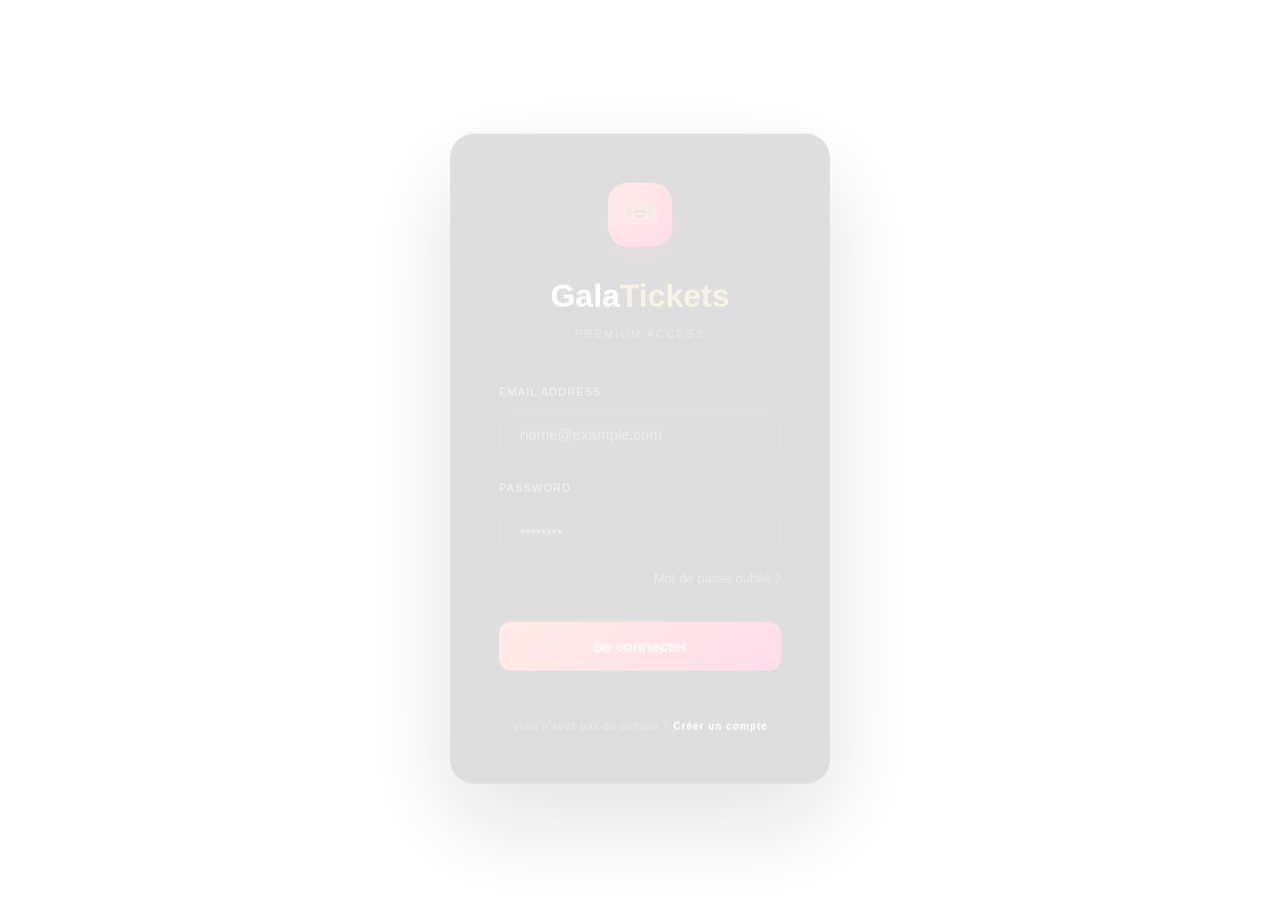
==== admin.html @ e265114e "fix: responsivite mobile, feedback quota, modal edition profil + edge function changement mdp" ====
<!DOCTYPE html>
<html lang="fr">

<head>
  <meta charset="UTF-8">
  <meta name="viewport" content="width=device-width, initial-scale=1.0">
  <title>GalaTickets — Admin</title>
  <link rel="preconnect" href="https://fonts.googleapis.com">
  <link rel="preconnect" href="https://fonts.gstatic.com" crossorigin>
  <link
    href="https://fonts.googleapis.com/css2?family=Cormorant+Garamond:wght@400;600;700&family=DM+Sans:wght@300;400;500;700&display=swap"
    rel="stylesheet">
  <script src="lib/supabase.js"></script>
  <script src="lib/jspdf.js"></script>
  <script src="lib/xlsx.js"></script>
  <link rel="stylesheet" href="css/style.css">
  <style>
    /* Theme Gold Extras */
    :root {
      --accent: var(--gold);
    }

    .sidebar {
      border-right: 1px solid rgba(201, 168, 76, 0.12);
    }

    .logo-title span {
      color: var(--gold);
    }

    .user-av {
      background: linear-gradient(135deg, var(--gold), var(--gold-light));
    }

    .user-rl {
      color: var(--gold);
    }

    .nav-item.active {
      background: var(--gold-pale);
      color: var(--gold-light);
      border: 1px solid rgba(201, 168, 76, 0.2);
    }

    .stat-value.gold {
      color: var(--gold-light);
    }

    .stat-value.green {
      color: var(--green);
    }

    .stat-value.red {
      color: var(--orange);
    }

    .type-bar-fill {
      background: var(--gold);
    }

    /* Modal specific */
    .modal {
      border: 1px solid rgba(201, 168, 76, 0.2);
    }
  </style>
</head>

<body>

  <aside class="sidebar"
    style="background: var(--bg-pure); border-right: 1px solid var(--border-gray); width: 280px; z-index: 200;">
    <div class="sidebar-logo" style="padding: 32px 24px; border-bottom: none;">
      <div class="logo-title" style="font-size: 24px; font-weight: 900; letter-spacing: -0.04em;">Gala<span
          style="color: var(--text-muted); opacity: 0.8;">Tickets</span></div>
      <div class="logo-sub" style="font-size: 10px; opacity: 0.4; letter-spacing: 0.12em; font-weight: 700;">ADMIN CONSOLE</div>
      <button onclick="toggleSidebar()"
        style="position: absolute; right: 16px; top: 36px; background: none; border: none; font-size: 18px; color: var(--text-muted); cursor: pointer; opacity: 0.5;">
        «
      </button>
    </div>

    <div class="sidebar-user-card">
      <div class="user-av" id="userInitials"
        style="width: 40px; height: 40px; border-radius: 10px; background: #FF006B; color: white; display: flex; align-items: center; justify-content: center; font-size: 14px; font-weight: 800; text-transform: uppercase;">
        JE</div>
      <div class="user-info">
        <div class="user-name" id="userName" style="font-size: 13px; font-weight: 700; color: white;">Joshua EDOH</div>
        <div class="user-badge">SUPER ADMIN</div>
      </div>
    </div>
    <div class="nav-section-title">Principal</div>
    <nav class="nav" style="padding: 0 16px 24px;">
      <button class="nav-item active" onclick="showView('dashboard', this)" style="margin-bottom: 4px;">
        <span class="nav-icon" style="opacity: 0.7;">🏠</span> Dashboard
      </button>
      <button class="nav-item" onclick="showView('tickets', this)" style="margin-bottom: 4px;">
        <span class="nav-icon" style="opacity: 0.7;">🎫</span> Tickets
      </button>
      <button class="nav-item" onclick="showView('placement', this)" style="margin-bottom: 4px;">
        <span class="nav-icon" style="opacity: 0.7;">📍</span> Placement
      </button>
    </nav>

    <div class="nav-section-title">Gestion</div>
    <nav class="nav" style="padding: 0 16px 24px;">
      <button class="nav-item" onclick="showView('vendeurs', this)" style="margin-bottom: 4px;">
        <span class="nav-icon" style="opacity: 0.7;">👥</span> Utilisateurs
      </button>
      <button class="nav-item" onclick="showView('retraits', this)" style="margin-bottom: 4px;">
        <span class="nav-icon" style="opacity: 0.7;">💰</span> Retraits
      </button>
      <button class="nav-item" onclick="showView('quotas', this)" style="margin-bottom: 4px;">
        <span class="nav-icon" style="opacity: 0.7;">⚙️</span> Quotas
      </button>
    </nav>
   </button>
    </nav>

    <div class="sidebar-bottom" style="padding: 24px 16px;">
      <button class="btn-logout" onclick="logout()"
        style="background: var(--bg-card-light); border: 1px solid var(--border-gray); color: var(--text-muted); border-radius: 16px; width: 100%; height: 44px; display: flex; align-items: center; justify-content: center; gap: 10px; cursor: pointer;">
        <span>🚪</span> Déconnexion
      </button>
    </div>
  </aside>

  <button class="sidebar-toggle" onclick="toggleSidebar()">
    <span>☰</span>
  </button>

  <main class="main-content">

    <!-- DASHBOARD -->
    <div class="view active" id="view-dashboard">
      <div class="page-header" style="margin-bottom: 40px;">
        <h1 class="page-title">Administration</h1>
        <p class="page-sub" id="date-label">...</p>
      </div>

      <div class="stats-grid" style="margin-bottom: 40px;">
        <div class="stat-card">
          <div class="stat-label">Tickets Vendus</div>
          <div class="stat-value" id="s-total" style="font-size: 28px;">—</div>
          <div class="stat-sub">Volume total</div>
        </div>
        <div class="stat-card">
          <div class="stat-label">Recettes Brut</div>
          <div class="stat-value" id="s-recette" style="color: var(--accent-green); font-size: 28px;">—</div>
          <div class="stat-sub">Encaissements</div>
        </div>
        <div class="stat-card">
          <div class="stat-label">Tickets Soldés</div>
          <div class="stat-value" id="s-soldes" style="color: var(--accent-blue); font-size: 28px;">—</div>
          <div class="stat-sub">Paiements complets</div>
        </div>
        <div class="stat-card">
          <div class="stat-label">Créances</div>
          <div class="stat-value" id="s-reste" style="color: var(--accent-glow); font-size: 28px;">—</div>
          <div class="stat-sub">Reste à percevoir</div>
        </div>
      </div>

      <div style="margin-bottom: 24px;">
        <h2 style="font-size: 20px; font-weight: 700;">Ventes par catégorie</h2>
      </div>
      <div class="types-grid" id="types-grid" style="margin-bottom: 40px;"></div>

      <div style="margin-bottom: 24px;">
        <h2 style="font-size: 20px; font-weight: 700;">Performance Vendeurs</h2>
      </div>
      <div class="table-wrap"
        style="background: var(--bg-card); border-radius: 24px; border: 1px solid var(--border-gray); overflow: hidden;">
        <table style="width: 100%; border-collapse: collapse;">
          <thead>
            <tr style="background: var(--bg-card-light);">
              <th
                style="padding: 16px; text-align: left; font-size: 11px; color: var(--text-muted); text-transform: uppercase;">
                #</th>
              <th
                style="padding: 16px; text-align: left; font-size: 11px; color: var(--text-muted); text-transform: uppercase;">
                Vendeur</th>
              <th
                style="padding: 16px; text-align: left; font-size: 11px; color: var(--text-muted); text-transform: uppercase;">
                Vendus</th>
              <th
                style="padding: 16px; text-align: left; font-size: 11px; color: var(--text-muted); text-transform: uppercase;">
                Acheteurs</th>
              <th
                style="padding: 16px; text-align: left; font-size: 11px; color: var(--text-muted); text-transform: uppercase;">
                Versé</th>
              <th
                style="padding: 16px; text-align: left; font-size: 11px; color: var(--text-muted); text-transform: uppercase;">
                Action</th>
            </tr>
          </thead>
          <tbody id="tbody-classement"></tbody>
        </table>
      </div>
    </div>

    <!-- TICKETS -->
    <div class="view" id="view-tickets">
      <div class="page-header" style="margin-bottom: 32px;">
        <h1 class="page-title">Tous les tickets</h1>
        <p class="page-sub">Contrôle global des ventes et des paiements.</p>
      </div>

      <div class="table-wrap"
        style="background: var(--bg-card); border-radius: 24px; border: 1px solid var(--border-gray); overflow: hidden;">
        <div class="table-head"
          style="padding: 24px; display: flex; justify-content: space-between; align-items: center; border-bottom: 1px solid var(--border-gray);">
          <div style="font-weight: 700;">Base de données tickets</div>
          <div class="table-actions" style="display: flex; gap: 10px;">
            <select class="search-box" id="filter-type" onchange="filtrerTickets()"
              style="background: var(--bg-card-light); border: 1px solid var(--border-gray); color: white; padding: 8px 12px; border-radius: 12px; font-size: 12px;">
              <option value="">Tous types</option>
              <option value="gold_int">Gold Int.</option>
              <option value="plat_int">Platinum Int.</option>
              <option value="diam_int">Diamond Int.</option>
              <option value="gold_ext">Gold Ext.</option>
              <option value="diam_ext">Diamond Ext.</option>
              <option value="royal">Royal</option>
            </select>
            <select class="search-box" id="filter-statut" onchange="filtrerTickets()"
              style="background: var(--bg-card-light); border: 1px solid var(--border-gray); color: white; padding: 8px 12px; border-radius: 12px; font-size: 12px;">
              <option value="">Tous statuts</option>
              <option value="paye">Soldés (Payé)</option>
              <option value="partiel">Partiels</option>
              <option value="impaye">Impayés</option>
            </select>
            <input class="search-box" id="filter-search" placeholder="🔍 Nom, N°..." oninput="filtrerTickets()"
              style="background: var(--bg-card-light); border: 1px solid var(--border-gray); color: white; padding: 8px 16px; border-radius: 12px; font-size: 13px; width: 200px;">
          </div>
        </div>
        <table style="width: 100%; border-collapse: collapse;">
          <thead>
            <tr style="background: var(--bg-card-light);">
              <th onclick="trierTickets('numero')"
                style="cursor: pointer; padding: 16px; text-align: left; font-size: 11px; color: var(--text-muted); text-transform: uppercase;">
                N° ⇅</th>
              <th onclick="trierTickets('acheteur_nom')"
                style="cursor: pointer; padding: 16px; text-align: left; font-size: 11px; color: var(--text-muted); text-transform: uppercase;">
                Acheteur ⇅</th>
              <th onclick="trierTickets('type')"
                style="cursor: pointer; padding: 16px; text-align: left; font-size: 11px; color: var(--text-muted); text-transform: uppercase;">
                Type ⇅</th>
              <th onclick="trierTickets('montant_paye')"
                style="cursor: pointer; padding: 16px; text-align: left; font-size: 11px; color: var(--text-muted); text-transform: uppercase;">
                Paiement ⇅</th>
              <th onclick="trierTickets('statut')"
                style="cursor: pointer; padding: 16px; text-align: left; font-size: 11px; color: var(--text-muted); text-transform: uppercase;">
                Statut ⇅</th>
              <th onclick="trierTickets('vendeur')"
                style="cursor: pointer; padding: 16px; text-align: left; font-size: 11px; color: var(--text-muted); text-transform: uppercase;">
                Vendeur ⇅</th>
              <th onclick="trierTickets('created_at')"
                style="cursor: pointer; padding: 16px; text-align: left; font-size: 11px; color: var(--text-muted); text-transform: uppercase;">
                Date ⇅</th>
              <th
                style="padding: 16px; text-align: left; font-size: 11px; color: var(--text-muted); text-transform: uppercase;">
              </th>
            </tr>
          </thead>
          <tbody id="tbody-tickets"></tbody>
        </table>
      </div>
    </div>

    <!-- PLACEMENT -->
    <div class="view" id="view-placement">
      <div class="page-header"
        style="margin-bottom: 32px; display: flex; justify-content: space-between; align-items: center;">
        <div>
          <h1 class="page-title">Plan de placement</h1>
          <p class="page-sub">Ordre chronologique des ventes validées.</p>
        </div>
        <div style="display: flex; gap: 8px;">
          <button class="btn btn-secondary" onclick="exportPlacementExcel()">📊 Excel</button>
          <button class="btn btn-primary" onclick="exportPlacementPDF()">📄 PDF</button>
        </div>
      </div>
      <div class="table-wrap"
        style="background: var(--bg-card); border-radius: 24px; border: 1px solid var(--border-gray); overflow: hidden;">
        <table style="width: 100%; border-collapse: collapse;">
          <thead>
            <tr style="background: var(--bg-card-light);">
              <th onclick="trierPlacement('created_at')"
                style="cursor: pointer; padding: 16px; text-align: left; font-size: 11px; color: var(--text-muted); text-transform: uppercase;">
                Place ⇅</th>
              <th onclick="trierPlacement('numero')"
                style="cursor: pointer; padding: 16px; text-align: left; font-size: 11px; color: var(--text-muted); text-transform: uppercase;">
                N° ⇅</th>
              <th onclick="trierPlacement('acheteur_nom')"
                style="cursor: pointer; padding: 16px; text-align: left; font-size: 11px; color: var(--text-muted); text-transform: uppercase;">
                Acheteur ⇅</th>
              <th onclick="trierPlacement('type')"
                style="cursor: pointer; padding: 16px; text-align: left; font-size: 11px; color: var(--text-muted); text-transform: uppercase;">
                Catégorie ⇅</th>
              <th onclick="trierPlacement('statut')"
                style="cursor: pointer; padding: 16px; text-align: left; font-size: 11px; color: var(--text-muted); text-transform: uppercase;">
                Statut ⇅</th>
              <th onclick="trierPlacement('vendeur')"
                style="cursor: pointer; padding: 16px; text-align: left; font-size: 11px; color: var(--text-muted); text-transform: uppercase;">
                Vendeur ⇅</th>
            </tr>
          </thead>
          <tbody id="tbody-placement"></tbody>
        </table>
      </div>
    </div>

    <!-- RETRAITS -->
    <div class="view" id="view-retraits">
      <div class="page-header" style="margin-bottom: 32px;">
        <h1 class="page-title">Retraits de tickets</h1>
        <p class="page-sub">Distribution physique des carnets aux vendeurs.</p>
      </div>

      <div class="form-card"
        style="background: var(--bg-card); border-radius: 24px; border: 1px solid var(--border-gray); padding: 32px; margin-bottom: 40px;">
        <h2 style="font-size: 20px; font-weight: 700; margin-bottom: 24px;">Nouveau retrait vendeur</h2>
        <div class="form-grid" style="display: grid; grid-template-columns: repeat(3, 1fr); gap: 20px;">
          <div class="field-item" style="grid-column: span 3;">
            <label class="field-label"
              style="display: block; font-size: 11px; font-weight: 700; color: var(--text-muted); text-transform: uppercase; margin-bottom: 8px;">Vendeur
              bénéficiaire *</label>
            <select class="field-select" id="r-vendeur"
              style="width: 100%; background: var(--bg-card-light); border: 1px solid var(--border-gray); color: white; padding: 16px; border-radius: 16px;">
              <option value="">-- Sélectionner --</option>
            </select>
          </div>
          <div class="field-item">
            <label class="field-label"
              style="display: block; font-size: 11px; font-weight: 700; color: var(--text-muted); text-transform: uppercase; margin-bottom: 8px;">Gold
              (10K)</label>
            <input class="field-input" id="r-gold" type="number" min="0" value="0"
              style="width: 100%; background: var(--bg-card-light); border: 1px solid var(--border-gray); color: white; padding: 14px; border-radius: 12px;">
          </div>
          <div class="field-item">
            <label class="field-label"
              style="display: block; font-size: 11px; font-weight: 700; color: var(--text-muted); text-transform: uppercase; margin-bottom: 8px;">Platinum
              (12K)</label>
            <input class="field-input" id="r-plat" type="number" min="0" value="0"
              style="width: 100%; background: var(--bg-card-light); border: 1px solid var(--border-gray); color: white; padding: 14px; border-radius: 12px;">
          </div>
          <div class="field-item">
            <label class="field-label"
              style="display: block; font-size: 11px; font-weight: 700; color: var(--text-muted); text-transform: uppercase; margin-bottom: 8px;">Diamond
              (15K)</label>
            <input class="field-input" id="r-diam" type="number" min="0" value="0"
              style="width: 100%; background: var(--bg-card-light); border: 1px solid var(--border-gray); color: white; padding: 14px; border-radius: 12px;">
          </div>
          <div class="field-item">
            <label class="field-label"
              style="display: block; font-size: 11px; font-weight: 700; color: var(--text-muted); text-transform: uppercase; margin-bottom: 8px;">Royal
              (25K)</label>
            <input class="field-input" id="r-royal" type="number" min="0" value="0"
              style="width: 100%; background: var(--bg-card-light); border: 1px solid var(--border-gray); color: white; padding: 14px; border-radius: 12px;">
          </div>
          <div class="field-item">
            <label class="field-label"
              style="display: block; font-size: 11px; font-weight: 700; color: var(--text-muted); text-transform: uppercase; margin-bottom: 8px;">Standard
              (15K)</label>
            <input class="field-input" id="r-std" type="number" min="0" value="0"
              style="width: 100%; background: var(--bg-card-light); border: 1px solid var(--border-gray); color: white; padding: 14px; border-radius: 12px;">
          </div>
          <div class="field-item">
            <label class="field-label"
              style="display: block; font-size: 11px; font-weight: 700; color: var(--text-muted); text-transform: uppercase; margin-bottom: 8px;">VIP
              (20K)</label>
            <input class="field-input" id="r-vip" type="number" min="0" value="0"
              style="width: 100%; background: var(--bg-card-light); border: 1px solid var(--border-gray); color: white; padding: 14px; border-radius: 12px;">
          </div>
          <div class="field-item" style="grid-column: span 3;">
            <label class="field-label"
              style="display: block; font-size: 11px; font-weight: 700; color: var(--text-muted); text-transform: uppercase; margin-bottom: 8px;">Note
              / Observation</label>
            <input class="field-input" id="r-note" placeholder="Optionnel..."
              style="width: 100%; background: var(--bg-card-light); border: 1px solid var(--border-gray); color: white; padding: 14px; border-radius: 16px;">
          </div>
        </div>
        <div class="form-actions" style="margin-top: 32px;">
          <button class="btn btn-primary" onclick="enregistrerRetrait()" style="width: 100%;">📦 Enregistrer le
            retrait</button>
        </div>
      </div>

      <div class="table-wrap"
        style="background: var(--bg-card); border-radius: 24px; border: 1px solid var(--border-gray); overflow: hidden;">
        <div class="table-head" style="padding: 24px; border-bottom: 1px solid var(--border-gray);">
          <div style="font-weight: 700;">Historique des retraits</div>
        </div>
        <table style="width: 100%; border-collapse: collapse;">
          <thead>
            <tr style="background: var(--bg-card-light);">
              <th
                style="padding: 16px; text-align: left; font-size: 11px; color: var(--text-muted); text-transform: uppercase;">
                Date</th>
              <th
                style="padding: 16px; text-align: left; font-size: 11px; color: var(--text-muted); text-transform: uppercase;">
                Vendeur</th>
              <th
                style="padding: 16px; text-align: left; font-size: 11px; color: var(--text-muted); text-transform: uppercase;">
                G</th>
              <th
                style="padding: 16px; text-align: left; font-size: 11px; color: var(--text-muted); text-transform: uppercase;">
                P</th>
              <th
                style="padding: 16px; text-align: left; font-size: 11px; color: var(--text-muted); text-transform: uppercase;">
                D</th>
              <th
                style="padding: 16px; text-align: left; font-size: 11px; color: var(--text-muted); text-transform: uppercase;">
                R</th>
              <th
                style="padding: 16px; text-align: left; font-size: 11px; color: var(--text-muted); text-transform: uppercase;">
                S</th>
              <th
                style="padding: 16px; text-align: left; font-size: 11px; color: var(--text-muted); text-transform: uppercase;">
                V</th>
              <th
                style="padding: 16px; text-align: left; font-size: 11px; color: var(--text-muted); text-transform: uppercase;">
                Note</th>
            </tr>
          </thead>
          <tbody id="tbody-retraits"></tbody>
        </table>
      </div>
    </div>

    <!-- VENDEURS / UTILISATEURS -->
    <div class="view" id="view-vendeurs">
      <div class="page-header"
        style="margin-bottom: 40px; display: flex; justify-content: space-between; align-items: center;">
        <div>
          <h1 class="page-title">Utilisateurs</h1>
          <p class="page-sub">Gérez les accès et les comptes du staff.</p>
        </div>
        <button class="btn btn-primary" onclick="showModalCreate()">
          ➕ Créer un compte
        </button>
      </div>

      <div class="users-grid" id="tbody-vendeurs"
        style="display: grid; grid-template-columns: repeat(3, 1fr); gap: 20px;">
        <!-- User cards will be rendered here -->
      </div>
    </div>

    <!-- MODAL CREATE USER -->
    <div class="modal" id="modal-create-user">
      <div class="modal-content" style="max-width: 600px; margin: auto;">
        <h2 style="font-size: 24px; font-weight: 800; margin-bottom: 24px;">Nouvel Utilisateur</h2>
        <div class="form-grid" style="display: grid; grid-template-columns: 1fr 1fr; gap: 20px;">
          <div class="field-group">
            <label class="field-label">Prénom *</label>
            <input class="field-input" id="nv-prenom" placeholder="Ex: Jean">
          </div>
          <div class="field-group">
            <label class="field-label">Nom *</label>
            <input class="field-input" id="nv-nom" placeholder="Ex: Dupont">
          </div>
          <div class="field-group">
            <label class="field-label">Email *</label>
            <input class="field-input" id="nv-email" type="email" placeholder="jean@test.com">
          </div>
          <div class="field-group">
            <label class="field-label">Téléphone</label>
            <input class="field-input" id="nv-tel" placeholder="97 00 00 00">
          </div>
          <div class="field-group">
            <label class="field-label">Rôle *</label>
            <select class="field-select" id="nv-role"
              style="width: 100%; background: var(--bg-card-light); border: 1px solid var(--border-gray); color: white; padding: 16px; border-radius: var(--radius-sm);">
              <option value="vendeur">Vendeur</option>
              <option value="tresoriere">Trésorière</option>
              <option value="admin">Admin</option>
            </select>
          </div>
          <div class="field-group">
            <label class="field-label">Mot de passe *</label>
            <input class="field-input" id="nv-pass" type="password" placeholder="••••••••">
          </div>
        </div>
        <div class="form-actions" style="margin-top: 32px; display: flex; gap: 12px;">
          <button class="btn btn-primary" onclick="creerCompte()" style="flex: 1;">Enregistrer</button>
          <button class="btn btn-secondary" onclick="fermerModal('modal-create-user')">Annuler</button>
        </div>
      </div>
    </div>

    <!-- QUOTAS -->
    <div class="view" id="view-quotas">
      <div class="page-header">
        <div>
          <div class="page-title">Gestion des quotas</div>
          <div class="page-sub">Définir le nombre maximum de tickets par catégorie</div>
        </div>
      </div>
      <div class="quotas-grid" id="quotas-grid"></div>
    </div>

    <!-- EXPORTS -->
    <div class="view" id="view-exports">
      <div class="page-header">
        <div>
          <div class="page-title">Exports & Rapports</div>
          <div class="page-sub">Télécharger les données en PDF ou Excel</div>
        </div>
      </div>
      <div style="display:grid;grid-template-columns:repeat(2,1fr);gap:16px;max-width:700px">
        <div class="form-card" style="padding:22px">
          <div style="font-size:24px;margin-bottom:10px">🪑</div>
          <div
            style="font-family:'Cormorant Garamond',serif;font-size:16px;font-weight:600;color:var(--white);margin-bottom:6px">
            Liste de placement</div>
          <div style="font-size:12px;color:var(--gray);margin-bottom:16px">Tous les acheteurs triés par ordre
            d'arrivée
          </div>
          <div style="display:flex;gap:8px">
            <button class="btn btn-outline" onclick="exportPlacementExcel()">📊 Excel</button>
            <button class="btn btn-gold" onclick="exportPlacementPDF()">📄 PDF</button>
          </div>
        </div>
        <div class="form-card" style="padding:22px">
          <div style="font-size:24px;margin-bottom:10px">👥</div>
          <div
            style="font-family:'Cormorant Garamond',serif;font-size:16px;font-weight:600;color:var(--white);margin-bottom:6px">
            Bilan vendeurs</div>
          <div style="font-size:12px;color:var(--gray);margin-bottom:16px">Tickets retirés/vendus + argent dû/versé
          </div>
          <div style="display:flex;gap:8px">
            <button class="btn btn-outline" onclick="exportBilanExcel()">📊 Excel</button>
            <button class="btn btn-gold" onclick="exportBilanPDF()">📄 PDF</button>
          </div>
        </div>
        <div class="form-card" style="padding:22px">
          <div style="font-size:24px;margin-bottom:10px">📊</div>
          <div
            style="font-family:'Cormorant Garamond',serif;font-size:16px;font-weight:600;color:var(--white);margin-bottom:6px">
            Stats financières</div>
          <div style="font-size:12px;color:var(--gray);margin-bottom:16px">Recettes par type, soldés vs partiels</div>
          <div style="display:flex;gap:8px">
            <button class="btn btn-outline" onclick="exportStatsExcel()">📊 Excel</button>
            <button class="btn btn-gold" onclick="exportStatsPDF()">📄 PDF</button>
          </div>
        </div>
        <div class="form-card" style="padding:22px">
          <div style="font-size:24px;margin-bottom:10px">🎟️</div>
          <div
            style="font-family:'Cormorant Garamond',serif;font-size:16px;font-weight:600;color:var(--white);margin-bottom:6px">
            Export complet</div>
          <div style="font-size:12px;color:var(--gray);margin-bottom:16px">Toutes les données du système</div>
          <div style="display:flex;gap:8px">
            <button class="btn btn-outline" onclick="exportCompletExcel()">📊 Excel</button>
          </div>
        </div>
      </div>
    </div>

  </main>

  <!-- MODAL FICHE TICKET -->
  <div class="modal" id="modal-ticket">
    <div class="modal-content">
      <div class="modal-title">🎟️ Fiche ticket</div>
      <div id="modal-ticket-content"></div>
      <div style="display:flex;gap:8px;margin-top:20px">
        <button class="btn btn-outline" onclick="fermerModal('modal-ticket')">Fermer</button>
      </div>
    </div>
  </div>

  <!-- MODAL EDIT ROLE -->
  <div class="modal" id="modal-edit-role">
    <div class="modal-content" style="max-width: 400px; padding: 24px;">
      <div class="modal-title">⚙️ Modifier le rôle</div>
      <div class="form-group" style="margin-top: 16px;">
        <label style="color: var(--text-muted); font-size: 11px; font-weight: 700; text-transform: uppercase;">Nouveau Rôle</label>
        <select id="select-edit-role" class="input" style="width: 100%; margin-top: 8px;">
            <option value="admin">Admin</option>
            <option value="tresoriere">Trésorière</option>
            <option value="vendeur">Vendeur</option>
            <option value="direction">Direction</option>
            <option value="observateur">Observateur</option>
        </select>
      </div>
      <div style="display:flex;gap:8px;margin-top:24px">
        <button class="btn btn-gold" style="flex:1" onclick="saveEditerRole()">Sauvegarder</button>
        <button class="btn btn-outline" style="flex:1" onclick="fermerModal('modal-edit-role')">Annuler</button>
      </div>
    </div>
  </div>

  <!-- MODAL EDIT PROFIL COMPLET -->
  <div class="modal" id="modal-edit-profil">
    <div class="modal-content" style="max-width: 500px; padding: 28px;">
      <div class="modal-title" style="font-size: 20px; font-weight: 800; margin-bottom: 20px;">✏️ Modifier le profil</div>
      <div id="edit-profil-name" style="font-size: 13px; color: var(--text-muted); margin-bottom: 20px;"></div>
      <div style="display: grid; grid-template-columns: 1fr 1fr; gap: 14px;">
        <div>
          <label style="display:block; font-size:11px; font-weight:700; color:var(--text-muted); text-transform:uppercase; margin-bottom:6px">Prénom</label>
          <input id="ep-prenom" class="field-input" placeholder="Prénom" style="width:100%; background:var(--bg-card-light); border:1px solid var(--border-gray); color:white; padding:12px; border-radius:12px;">
        </div>
        <div>
          <label style="display:block; font-size:11px; font-weight:700; color:var(--text-muted); text-transform:uppercase; margin-bottom:6px">Nom</label>
          <input id="ep-nom" class="field-input" placeholder="Nom" style="width:100%; background:var(--bg-card-light); border:1px solid var(--border-gray); color:white; padding:12px; border-radius:12px;">
        </div>
        <div>
          <label style="display:block; font-size:11px; font-weight:700; color:var(--text-muted); text-transform:uppercase; margin-bottom:6px">Téléphone</label>
          <input id="ep-tel" class="field-input" placeholder="+229 01 XX XX XX" style="width:100%; background:var(--bg-card-light); border:1px solid var(--border-gray); color:white; padding:12px; border-radius:12px;">
        </div>
        <div>
          <label style="display:block; font-size:11px; font-weight:700; color:var(--text-muted); text-transform:uppercase; margin-bottom:6px">Rôle</label>
          <select id="ep-role" style="width:100%; background:var(--bg-card-light); border:1px solid var(--border-gray); color:white; padding:12px; border-radius:12px;">
            <option value="vendeur">Vendeur</option>
            <option value="admin">Admin</option>
            <option value="direction">Direction</option>
            <option value="tresoriere">Trésorière</option>
            <option value="comite">Comité</option>
            <option value="observateur">Observateur</option>
          </select>
        </div>
        <div style="grid-column: span 2;">
          <label style="display:block; font-size:11px; font-weight:700; color:var(--text-muted); text-transform:uppercase; margin-bottom:6px">Actif</label>
          <select id="ep-actif" style="width:100%; background:var(--bg-card-light); border:1px solid var(--border-gray); color:white; padding:12px; border-radius:12px;">
            <option value="true">✅ Compte actif</option>
            <option value="false">❌ Compte désactivé</option>
          </select>
        </div>
      </div>

      <!-- Séparateur -->
      <div style="margin: 20px 0; border-top: 1px solid var(--border-gray); padding-top: 20px;">
        <div style="font-size: 12px; font-weight: 700; color: var(--text-muted); text-transform: uppercase; margin-bottom: 12px;">🔒 Nouveau mot de passe (optionnel)</div>
        <div style="display: grid; grid-template-columns: 1fr 1fr; gap: 14px;">
          <div>
            <label style="display:block; font-size:11px; font-weight:700; color:var(--text-muted); text-transform:uppercase; margin-bottom:6px">Mot de passe</label>
            <input id="ep-pass" type="password" class="field-input" placeholder="Laisser vide = inchangé" style="width:100%; background:var(--bg-card-light); border:1px solid var(--border-gray); color:white; padding:12px; border-radius:12px;">
          </div>
          <div>
            <label style="display:block; font-size:11px; font-weight:700; color:var(--text-muted); text-transform:uppercase; margin-bottom:6px">Confirmer</label>
            <input id="ep-pass2" type="password" class="field-input" placeholder="Même mot de passe" style="width:100%; background:var(--bg-card-light); border:1px solid var(--border-gray); color:white; padding:12px; border-radius:12px;">
          </div>
        </div>
        <div id="ep-pass-hint" style="font-size:11px; color:var(--text-muted); margin-top:8px; display:none;">⚠️ Le changement de mot de passe est définitif.</div>
      </div>

      <div style="display:flex; gap:10px; margin-top:8px;">
        <button class="btn" style="flex:1; background:var(--gold); color:#000; font-weight:800; padding:12px; border-radius:12px; border:none; cursor:pointer;" onclick="sauverProfil()">💾 Sauvegarder</button>
        <button class="btn" style="flex:1; background:var(--bg-card-light); border:1px solid var(--border-gray); color:var(--text-muted); padding:12px; border-radius:12px; cursor:pointer;" onclick="fermerModal('modal-edit-profil')">Annuler</button>
      </div>
    </div>
  </div>

  <!-- MODAL EDIT QUOTA -->
  <div class="modal" id="modal-edit-quota">
    <div class="modal-content" style="max-width: 400px; padding: 24px;">
      <div class="modal-title">🎟️ Modifier le Quota</div>
      <div style="margin-top: 8px; color: var(--text-muted); font-size: 13px;" id="modal-edit-quota-desc"></div>
      <div class="form-group" style="margin-top: 16px;">
        <label style="color: var(--text-muted); font-size: 11px; font-weight: 700; text-transform: uppercase;">Nombre de places max</label>
        <input type="number" id="input-edit-quota" class="input" style="width: 100%; margin-top: 8px;" min="0">
      </div>
      <div style="display:flex;gap:8px;margin-top:24px">
        <button class="btn btn-gold" style="flex:1" onclick="confirmSaveQuota()">Sauvegarder</button>
        <button class="btn btn-outline" style="flex:1" onclick="fermerModal('modal-edit-quota')">Annuler</button>
      </div>
    </div>
  </div>

  <div class="toast" id="toast"></div>

  <script type="module">
    import { supabase, Auth, UI } from './js/auth.js';

    // Sauvegarder createClient avant d'écraser window.supabase avec le client
    const { createClient } = window.supabase;
    window.supabase = supabase;
    window.UI = UI;
    const sb = supabase;

    const PRIX = { gold_int: 10000, plat_int: 12000, diam_int: 15000, gold_ext: 15000, diam_ext: 20000, royal: 25000 };
    const LABEL = { gold_int: 'Gold Int.', plat_int: 'Plat. Int.', diam_int: 'Diam. Int.', gold_ext: 'Gold Ext.', diam_ext: 'Diam. Ext.', royal: 'Royal' };
    const BADGE = { gold_int: 'bg-gold', plat_int: 'bg-plat', diam_int: 'bg-diam', gold_ext: 'bg-gold', diam_ext: 'bg-diam', royal: 'bg-royal' };
    const COLORS = { gold_int: '#e8c97a', plat_int: '#b0c4de', diam_int: '#7dd8f8', gold_ext: '#e8c97a', diam_ext: '#7dd8f8', royal: '#d4a0f0' };
    const TYPES_LIST = ['gold_int', 'plat_int', 'diam_int', 'gold_ext', 'diam_ext', 'royal'];

    let currentUser = null;
    let allDistributions = [], statsType = [], bilanVendeurs = [], allProfiles = [], allRetraits = [], quotasData = {};

    // EXPOSES GLOBAUX INITIAUX
    window.showView = showView;
    window.logout = logout;
    window.toggleSidebar = toggleSidebar;
    window.saveEditerRole = saveEditerRole;
    window.confirmSaveQuota = confirmSaveQuota;

    document.addEventListener('DOMContentLoaded', async () => {
      const result = await Auth.requireAuth('admin');
      if (!result) return;

      const { session, profile } = result;
      currentUser = { ...profile, uid: session.user.id };
      document.getElementById('userInitials').textContent = (profile.prenom[0] + profile.nom[0]).toUpperCase();
      document.getElementById('userName').textContent = profile.prenom + ' ' + profile.nom;
      document.getElementById('date-label').textContent = new Date().toLocaleDateString('fr-FR', { weekday: 'long', day: 'numeric', month: 'long', year: 'numeric' });
      await chargerTout();
    });

    async function chargerTout() {
      const [t1, t2, t3, t4, t5] = await Promise.all([
        // Correction de la jointure: "distribue_par" est la clef étrangère
        sb.from('distributions').select('*, vendeur:profiles!distribue_par(nom,prenom)').order('created_at', { ascending: true }),
        sb.from('v_stats_par_type_distributions').select('*'),
        sb.from('v_bilan_distributions').select('*'),
        sb.from('profiles').select('*').order('created_at', { ascending: false }),
        sb.from('retraits_tickets').select('*, vendeur:profiles!vendeur_id(nom,prenom)').order('created_at', { ascending: false }),
      ]);
      allDistributions = t1.data || [];
      statsType = t2.data || [];
      bilanVendeurs = t3.data || [];
      allProfiles = t4.data || [];
      allRetraits = t5.data || [];

      const { data: q } = await sb.from('quotas_vendeurs').select('*');
      if (q) q.forEach(r => quotasData[r.type_ticket] = r);

      renderDashboard(); renderTickets(); renderPlacement();
      renderRetraits(); renderVendeurs(); renderQuotas();
    }

    // DASHBOARD
    function renderDashboard() {
      const total = allDistributions.length;
      const recette = allDistributions.reduce((s, t) => s + t.montant_paye, 0);
      const soldes = allDistributions.filter(t => t.statut === 'paye').length;
      const reste = allDistributions.reduce((s, t) => s + t.reste_a_payer, 0);

      document.getElementById('s-total').textContent = total;
      document.getElementById('s-recette').textContent = fmtMoney(recette);
      document.getElementById('s-soldes').textContent = soldes;
      document.getElementById('s-reste').textContent = fmtMoney(reste);

      const tg = document.getElementById('types-grid');
      tg.innerHTML = TYPES_LIST.map(type => {
        const s = statsType.find(x => x.type === type) || {};
        const vendus = s.vendus || 0;
        const max = s.max_tickets || 1;
        const pct = Math.min(100, Math.round(vendus / max * 100));
        return `
        <div class="type-card" style="background: var(--bg-card); border: 1px solid var(--border-gray); border-radius: 20px; padding: 20px;">
          <div style="display: flex; justify-content: space-between; align-items: center; margin-bottom: 12px;">
            <div class="type-label" style="color: ${COLORS[type] || 'white'}; font-weight: 700; font-size: 14px; text-transform: uppercase;">${LABEL[type] || type}</div>
            <div style="font-size: 11px; color: var(--text-muted);">${pct}%</div>
          </div>
          <div style="display: flex; align-items: baseline; gap: 4px; margin-bottom: 16px;">
            <div class="type-value" style="font-size: 24px; font-weight: 800; color: white;">${vendus}</div>
            <div class="type-quota" style="font-size: 12px; color: var(--text-muted);">/ ${max}</div>
          </div>
          <div style="height: 4px; background: var(--bg-card-light); border-radius: 10px; overflow: hidden;">
            <div style="height: 100%; width: ${pct}%; background: ${COLORS[type] || 'grey'}; border-radius: 10px;"></div>
          </div>
        </div>`;
      }).join('');

      const tbody = document.getElementById('tbody-classement');
      const sorted = [...bilanVendeurs].sort((a, b) => (b.total_vendus || 0) - (a.total_vendus || 0));
      tbody.innerHTML = sorted.map((v, i) => {
        const du = v.montant_du || 0;
        const vers = v.verse_a_tresoriere || 0;
        const reste = Math.max(0, du - vers);
        return `
        <tr style="border-bottom: 1px solid var(--border-gray); transition: var(--transition); cursor: pointer;" onclick="showView('tickets', null)">
          <td style="padding: 16px; font-weight: 800; color: var(--text-muted); opacity: 0.5;">#${i + 1}</td>
          <td style="padding: 16px;">
            <div style="display: flex; align-items: center; gap: 10px;">
                <div style="width: 32px; height: 32px; border-radius: 8px; background: var(--bg-card-light); display: flex; align-items: center; justify-content: center; font-size: 11px; font-weight: 700; color: white; border: 1px solid var(--border-gray);">
                    ${v.vendeur.split(' ').map(n => n[0]).join('').toUpperCase()}
                </div>
                <div style="font-weight: 600;">${v.vendeur}</div>
            </div>
          </td>
          <td style="padding: 16px; font-weight: 700;">${v.total_vendus}</td>
          <td style="padding: 16px; color: var(--text-muted);">${fmtMoney(v.montant_encaisse_acheteurs)}</td>
          <td style="padding: 16px; color: var(--accent-green); font-weight: 700;">${fmtMoney(vers)}</td>
          <td style="padding: 16px;">
            <span style="font-size: 11px; font-weight: 700; color: ${reste > 0 ? 'var(--accent-glow)' : 'var(--accent-green)'}; background: ${reste > 0 ? 'rgba(255, 0, 107, 0.1)' : 'rgba(0, 230, 118, 0.1)'}; padding: 4px 10px; border-radius: 12px;">
                ${reste > 0 ? 'Dû: ' + fmtMoney(reste) : 'Soldé'}
            </span>
          </td>
        </tr>`;
      }).join('');
    }

    // TICKETS
    function renderTickets(filtre = '', typeF = '', statutF = '') {
      let data = [...allDistributions];
      if (filtre) data = data.filter(t => `${t.numero_ticket || 'royal'} ${t.acheteur_nom} ${t.acheteur_prenom}`.toLowerCase().includes(filtre.toLowerCase()));
      if (typeF) data = data.filter(t => t.type_ticket === typeF);
      if (statutF) data = data.filter(t => t.statut === statutF);

      data.sort((a, b) => {
        let va = a[sortColTickets];
        let vb = b[sortColTickets];
        if (sortColTickets === 'numero') {
          va = a.numero_ticket || 'ROYAL';
          vb = b.numero_ticket || 'ROYAL';
        } else if (sortColTickets === 'type') {
          va = a.type_ticket;
          vb = b.type_ticket;
        } else if (sortColTickets === 'acheteur_nom') {
          va = (a.acheteur_nom + ' ' + a.acheteur_prenom).toLowerCase();
          vb = (b.acheteur_nom + ' ' + b.acheteur_prenom).toLowerCase();
        } else if (sortColTickets === 'vendeur') {
          va = a.vendeur ? a.vendeur.prenom : '';
          vb = b.vendeur ? b.vendeur.prenom : '';
        }
        if (va < vb) return sortAscTickets ? -1 : 1;
        if (va > vb) return sortAscTickets ? 1 : -1;
        return 0;
      });

      const tbody = document.getElementById('tbody-tickets');
      if (!data.length) { tbody.innerHTML = `<tr><td colspan="8"><div class="empty-state" style="padding: 40px; text-align: center; opacity: 0.5;">Aucun résultat</div></td></tr>`; return; }
      tbody.innerHTML = data.map(t => {
        const resteP = t.reste_a_payer;
        return `
            <tr style="border-bottom: 1px solid var(--border-gray); cursor: pointer;" onclick="voirTicket('${t.id}')">
              <td style="padding: 16px; font-weight: 800; font-family: monospace;">${t.numero_ticket || 'ROYAL'}</td>
              <td style="padding: 16px;">
                <div style="font-weight: 600;">${t.acheteur_prenom} ${t.acheteur_nom}</div>
                <div style="font-size: 10px; color: var(--text-muted); opacity: 0.6;">
                  <a href="https://wa.me/${(t.acheteur_whatsapp||'').replace(/\D/g,'')}" target="_blank" style="color:var(--accent-green);text-decoration:none;">${t.acheteur_whatsapp || 'Non renseigné'}</a>
                </div>
              </td>
              <td style="padding: 16px;">
                <span style="font-size: 10px; font-weight: 800; color: ${COLORS[t.type_ticket] || 'white'}; background: rgba(255,255,255,0.03); border: 1px solid ${COLORS[t.type_ticket] || 'grey'}; padding: 3px 8px; border-radius: 8px; text-transform: uppercase;">
                    ${LABEL[t.type_ticket] || t.type_ticket}
                </span>
              </td>
              <td style="padding: 16px;">
                <div style="font-weight: 700; color: var(--accent-green);">${fmtMoney(t.montant_paye)}</div>
                <div style="font-size: 10px; color: var(--text-muted);">${fmtMoney(t.prix_final)} total</div>
              </td>
              <td style="padding: 16px;">
                <span style="font-size: 10px; font-weight: 800; color: ${t.statut === 'paye' ? 'var(--accent-green)' : t.statut === 'impaye' ? 'var(--accent-glow)' : 'var(--accent-amber)'}; background: ${t.statut === 'paye' ? 'rgba(0, 230, 118, 0.1)' : t.statut === 'impaye' ? 'rgba(255, 0, 107, 0.1)' : 'rgba(255, 193, 7, 0.1)'}; padding: 4px 10px; border-radius: 12px; text-transform: uppercase;">
                    ${t.statut === 'paye' ? 'Soldé' : t.statut === 'partiel' ? 'Partiel' : 'Impayé'}
                </span>
              </td>
              <td style="padding: 16px; font-size: 12px; color: var(--text-muted);">${t.vendeur ? t.vendeur.prenom : '—'}</td>
              <td style="padding: 16px; font-size: 11px; opacity: 0.5;">${fmtDate(t.created_at)}</td>
              <td style="padding: 16px;"><span style="color: grey;">›</span></td>
            </tr>`;
      }).join('');
    }

    function filtrerTickets() {
      renderTickets(
        document.getElementById('filter-search').value,
        document.getElementById('filter-type').value,
        document.getElementById('filter-statut').value
      );
    }

    // Fiche ticket
    async function voirTicket(id) {
      const ticket = allDistributions.find(t => t.id === id);
      if (!ticket) return;
      const { data: versements } = await sb.from('versements_distributions')
        .select('*, vendeur:profiles!enregistre_par(nom,prenom)')
        .eq('distribution_id', id).order('created_at', { ascending: true });
      const reste = ticket.reste_a_payer;
      document.getElementById('modal-ticket-content').innerHTML = `
    <div style="display:grid;grid-template-columns:1fr 1fr;gap:12px;margin-bottom:24px">
      <div style="background:var(--bg-card-light); border: 1px solid var(--border-gray); border-radius:16px;padding:16px">
        <div style="font-size:9px;color:var(--text-muted);text-transform:uppercase;letter-spacing:.1em;margin-bottom:4px">N° Ticket</div>
        <div style="font-size:24px;color:white;font-weight:900;">${ticket.numero_ticket || 'ROYAL'}</div>
      </div>
      <div style="background:var(--bg-card-light); border: 1px solid var(--border-gray); border-radius:16px;padding:16px">
        <div style="font-size:9px;color:var(--text-muted);text-transform:uppercase;letter-spacing:.1em;margin-bottom:4px">Catégorie</div>
        <div style="margin-top:4px"><span style="font-size: 12px; font-weight: 800; color: ${COLORS[ticket.type_ticket] || 'white'}; background: rgba(255,255,255,0.03); border: 1px solid ${COLORS[ticket.type_ticket] || 'grey'}; padding: 4px 12px; border-radius: 10px; text-transform: uppercase;">${LABEL[ticket.type_ticket] || ticket.type_ticket}</span></div>
      </div>
      <div style="grid-column: span 2; background:var(--bg-card-light); border: 1px solid var(--border-gray); border-radius:16px;padding:16px">
        <div style="font-size:9px;color:var(--text-muted);text-transform:uppercase;letter-spacing:.1em;margin-bottom:4px">Acheteur</div>
        <div style="font-size:16px;color:white;font-weight:700;">${ticket.acheteur_prenom} ${ticket.acheteur_nom}</div>
        <div style="font-size:12px;color:var(--text-muted); opacity: 0.6;">
          <a href="${API.formatWhatsAppLink(ticket.acheteur_whatsapp)}" target="_blank" style="color:var(--accent-green); text-decoration:none;">${ticket.acheteur_whatsapp || '—'}</a> | ${ticket.acheteur_filiere || '—'}
        </div>
      </div>
      <div style="grid-column: span 2; background:var(--bg-card-light); border: 1px solid var(--border-gray); border-radius:16px;padding:16px">
        <div style="font-size:9px;color:var(--text-muted);text-transform:uppercase;letter-spacing:.1em;margin-bottom:8px">État financier</div>
        <div style="display: flex; justify-content: space-between; align-items: baseline;">
            <div style="font-size:24px;color:var(--accent-green);font-weight:900;">${fmtMoney(ticket.montant_paye)} <span style="font-size: 12px; font-weight: 500; color: var(--text-muted);">payé / ${fmtMoney(ticket.prix_final)}</span></div>
            <div style="font-size:16px;color:${reste > 0 ? 'var(--accent-glow)' : 'var(--accent-green)'};font-weight:700;">${reste > 0 ? 'Dû: ' + fmtMoney(reste) : '✅ Soldé'}</div>
        </div>
      </div>
    ${ticket.reduction > 0 ? `
      <div style="grid-column: span 2; background:var(--bg-card-light); border: 1px solid var(--border-gray); border-radius:16px;padding:16px">
        <div style="font-size:9px;color:var(--text-muted);text-transform:uppercase;letter-spacing:.1em;margin-bottom:4px">Information Réduction</div>
        <div style="font-size:14px;color:var(--accent-blue);font-weight:700;">${fmtMoney(ticket.reduction)} accordée par <span style="text-transform:uppercase">${ticket.source_reduction || 'Comité'}</span></div>
      </div>
    ` : ''}
    </div>
    <div style="font-size:10px;color:var(--text-muted);margin-bottom:12px;text-transform:uppercase;letter-spacing:.1em; font-weight: 800;">Versements enregistrés</div>
    <div style="max-height: 200px; overflow-y: auto;">
        ${versements && versements.length ? versements.map(v => `
        <div style="display: flex; justify-content: space-between; align-items: center; background: rgba(255,255,255,0.02); padding: 12px; border-radius: 12px; margin-bottom: 8px; border: 1px solid var(--border-gray);">
          <div>
            <div style="font-weight: 800; color: var(--accent-green); font-size: 14px;">+ ${fmtMoney(v.montant)}</div>
            <div style="font-size: 10px; color: var(--text-muted);">${v.vendeur ? v.vendeur.prenom + ' ' + v.vendeur.nom : ''}</div>
          </div>
          <div style="text-align:right">
            <div style="font-size:10px;color:white; font-weight: 600;">${fmtDate(v.created_at)}</div>
            <div style="font-size:10px;color:var(--text-muted);">${v.note || ''}</div>
          </div>
        </div>`).join('') : '<div style="font-size: 11px; opacity: 0.5;">Aucun versement enregistré.</div>'}
    </div>
  `;
      document.getElementById('modal-ticket').classList.add('show');
    }

    let sortColPlacement = 'created_at';
    let sortAscPlacement = true;

    function trierPlacement(col) {
      if (sortColPlacement === col) {
        sortAscPlacement = !sortAscPlacement;
      } else {
        sortColPlacement = col;
        sortAscPlacement = true;
      }
      renderPlacement();
    }

    function renderPlacement() {
      const sorted = [...allDistributions].sort((a, b) => {
        let va = a[sortColPlacement];
        let vb = b[sortColPlacement];
        if (sortColPlacement === 'acheteur_nom') {
          va = (a.acheteur_nom + ' ' + a.acheteur_prenom).toLowerCase();
          vb = (b.acheteur_nom + ' ' + b.acheteur_prenom).toLowerCase();
        } else if (sortColPlacement === 'vendeur') {
          va = a.vendeur ? a.vendeur.prenom : '';
          vb = b.vendeur ? b.vendeur.prenom : '';
        } else if (sortColPlacement === 'created_at') {
          va = new Date(a.created_at).getTime();
          vb = new Date(b.created_at).getTime();
        } else if (sortColPlacement === 'numero') {
          va = a.numero_ticket || 'ROYAL';
          vb = b.numero_ticket || 'ROYAL';
        } else if (sortColPlacement === 'type') {
          va = a.type_ticket;
          vb = b.type_ticket;
        }
        if (va < vb) return sortAscPlacement ? -1 : 1;
        if (va > vb) return sortAscPlacement ? 1 : -1;
        return 0;
      });
      const tbody = document.getElementById('tbody-placement');
      tbody.innerHTML = sorted.map((t, i) => `
    <tr style="border-bottom: 1px solid var(--border-gray);">
      <td style="padding: 16px;"><span style="font-weight: 900; color: var(--accent-blue);">#${sortAscPlacement && sortColPlacement === 'created_at' ? i + 1 : '-'}</span></td>
      <td style="padding: 16px; font-weight: 800; font-family: monospace;">${t.numero_ticket || 'ROYAL'}</td>
      <td style="padding: 16px; font-weight: 600;">${t.acheteur_prenom} ${t.acheteur_nom}</td>
      <td style="padding: 16px;">
        <span style="font-size: 9px; font-weight: 800; color: ${COLORS[t.type_ticket] || 'white'}; background: rgba(255,255,255,0.03); border: 1px solid ${COLORS[t.type_ticket] || 'grey'}; padding: 2px 8px; border-radius: 6px; text-transform: uppercase;">
            ${LABEL[t.type_ticket] || t.type_ticket}
        </span>
      </td>
      <td style="padding: 16px;">
        <span style="font-size: 9px; font-weight: 800; color: ${t.statut === 'paye' ? 'var(--accent-green)' : t.statut === 'impaye' ? 'var(--accent-glow)' : 'var(--accent-amber)'}; opacity: 0.8;">
            ${t.statut === 'paye' ? 'SOLDE' : t.statut === 'partiel' ? 'PARTIEL' : 'IMPAYE'}
        </span>
      </td>
      <td style="padding: 16px; font-size: 12px; color: var(--text-muted);">${t.vendeur ? t.vendeur.prenom : '—'}</td>
    </tr>`).join('');
    }

    // RETRAITS
    function renderRetraits() {
      const vends = allProfiles.filter(p => p.actif);
      const sel = document.getElementById('r-vendeur');
      sel.innerHTML = '<option value="">-- Sélectionner --</option>';
      vends.forEach(v => { sel.innerHTML += `<option value="${v.id}">${v.prenom} ${v.nom} (${v.role})</option>`; });

      const tbody = document.getElementById('tbody-retraits');
      tbody.innerHTML = allRetraits.map(r => `
    <tr style="border-bottom: 1px solid var(--border-gray);">
      <td style="padding: 12px; font-size: 11px; color: var(--text-muted);">${fmtDate(r.created_at)}</td>
      <td style="padding: 12px; font-weight: 600;">${r.vendeur ? r.vendeur.prenom + ' ' + r.vendeur.nom : '—'}</td>
      <td style="padding: 12px; border-left: 1px solid var(--border-gray); font-weight: 800; color: ${COLORS.gold}">${r.gold || 0}</td>
      <td style="padding: 12px; font-weight: 800; color: ${COLORS.platinum}">${r.platinum || 0}</td>
      <td style="padding: 12px; font-weight: 800; color: ${COLORS.diamond}">${r.diamond || 0}</td>
      <td style="padding: 12px; font-weight: 800; color: ${COLORS.royal}">${r.royal || 0}</td>
      <td style="padding: 12px; font-weight: 800; color: ${COLORS.standard}">${r.standard || 0}</td>
      <td style="padding: 12px; font-weight: 800; color: ${COLORS.vip}">${r.vip || 0}</td>
      <td style="padding: 12px; font-size: 11px; color: var(--text-muted); opacity: 0.6;">${r.note || '—'}</td>
    </tr>`).join('') || `<tr><td colspan="9" style="padding: 40px; text-align: center; opacity: 0.5;">Aucun retrait enregistré</td></tr>`;
    }

    async function enregistrerRetrait() {
      const vendeurId = document.getElementById('r-vendeur').value;
      const gold = parseInt(document.getElementById('r-gold').value) || 0;
      const plat = parseInt(document.getElementById('r-plat').value) || 0;
      const diam = parseInt(document.getElementById('r-diam').value) || 0;
      const royal = parseInt(document.getElementById('r-royal').value) || 0;
      const std = parseInt(document.getElementById('r-std').value) || 0;
      const vip = parseInt(document.getElementById('r-vip').value) || 0;
      const note = document.getElementById('r-note').value;
      if (!vendeurId) { showToast('⚠️ Sélectionnez un vendeur.', 'error'); return; }
      if (gold + plat + diam + royal + std + vip === 0) { showToast('⚠️ Entrez au moins une quantité.', 'error'); return; }
      await sb.from('retraits_tickets').insert({
        vendeur_id: vendeurId, gold, platinum: plat, diamond: diam,
        royal, standard: std, vip, note: note || null,
        enregistre_par: currentUser.uid
      });
      showToast('✅ Retrait enregistré !', 'success');
      await chargerTout();
    }

    // VENDEURS
    function renderVendeurs() {
      const grid = document.getElementById('tbody-vendeurs');
      grid.innerHTML = allProfiles.map(p => {
        const initials = (p.prenom[0] + p.nom[0]).toUpperCase();
        const roleColor = p.role === 'admin' ? 'var(--accent-amber)' : p.role === 'tresoriere' ? 'var(--accent-blue)' : 'var(--accent-glow)';
        return `
        <div class="user-card" style="background: var(--bg-card); border: 1px solid var(--border-gray); border-radius: 24px; padding: 24px; display: flex; flex-direction: column; align-items: center; text-align: center; transition: var(--transition);">
            <div style="width: 64px; height: 64px; border-radius: 20px; background: var(--bg-card-light); display: flex; align-items: center; justify-content: center; font-size: 22px; font-weight: 900; color: white; border: 1px solid ${roleColor}; box-shadow: 0 10px 20px rgba(0,0,0,0.3); margin-bottom: 20px;">
                ${initials}
            </div>
            <div style="font-weight: 700; font-size: 17px; margin-bottom: 4px;">${p.prenom} ${p.nom}</div>
            <div style="font-size: 11px; color: var(--text-muted); margin-bottom: 16px;">${p.email || p.id}</div>
            
            <div style="margin-bottom: 24px; display: flex; flex-direction: column; gap: 8px; align-items: center;">
                <span style="font-size: 10px; font-weight: 800; color: ${roleColor}; background: rgba(255,255,255,0.03); border: 1px solid ${roleColor}; padding: 4px 12px; border-radius: 30px; text-transform: uppercase; letter-spacing: 0.05em;">
                    ${p.role}
                </span>
                ${!p.actif ? `<span style="font-size: 9px; font-weight: 900; color: var(--accent-glow); background: rgba(255, 0, 107, 0.1); padding: 2px 10px; border-radius: 10px; border: 1px solid var(--accent-glow); animation: pulse 2s infinite;">EN ATTENTE</span>` : ''}
            </div>

            <div style="width: 100%; display: flex; gap: 8px; padding-top: 20px; border-top: 1px solid var(--border-gray);">
                <button class="btn" style="flex: 1; height: 36px; font-size: 11px; background: var(--bg-card-light); border: 1px solid var(--border-gray); color: ${p.actif ? 'var(--accent-glow)' : 'var(--accent-green)'}; border-radius: 12px; cursor: pointer;" onclick="toggleActif('${p.id}',${p.actif})">
                    ${p.actif ? 'Désactiver' : 'Activer'}
                </button>
                <button class="btn" style="height: 36px; padding: 0 12px; background: var(--gold-pale); border: 1px solid var(--gold); color: var(--gold-light); border-radius: 12px; cursor: pointer; font-size: 11px; font-weight: 700;" onclick="editerProfil('${p.id}')" title="Modifier le profil">
                    ✏️
                </button>
            </div>
        </div>`;
      }).join('');
    }

    function showModalCreate() {
      document.getElementById('modal-create-user').classList.add('show');
    }

    function fermerModal(id) {
      document.getElementById(id).classList.remove('show');
    }
    window.showModalCreate = showModalCreate;
    window.fermerModal = fermerModal;

    // ── ÉDITION PROFIL COMPLET ──
    let currentEditProfilId = null;

    function editerProfil(id) {
      const p = allProfiles.find(x => x.id === id);
      if (!p) return;
      currentEditProfilId = id;
      document.getElementById('ep-prenom').value = p.prenom || '';
      document.getElementById('ep-nom').value = p.nom || '';
      document.getElementById('ep-tel').value = p.telephone || '';
      document.getElementById('ep-role').value = p.role || 'vendeur';
      document.getElementById('ep-actif').value = p.actif ? 'true' : 'false';
      document.getElementById('ep-pass').value = '';
      document.getElementById('ep-pass2').value = '';
      document.getElementById('ep-pass-hint').style.display = 'none';
      document.getElementById('edit-profil-name').textContent = `Compte : ${p.prenom} ${p.nom} — ${p.email || p.id}`;
      document.getElementById('modal-edit-profil').classList.add('show');
    }

    // Afficher le hint si on commence à taper un mdp
    document.getElementById('ep-pass').addEventListener('input', function() {
      document.getElementById('ep-pass-hint').style.display = this.value ? 'block' : 'none';
    });

    async function sauverProfil() {
      if (!currentEditProfilId) return;
      const prenom = document.getElementById('ep-prenom').value.trim();
      const nom = document.getElementById('ep-nom').value.trim();
      const tel = document.getElementById('ep-tel').value.trim();
      const role = document.getElementById('ep-role').value;
      const actif = document.getElementById('ep-actif').value === 'true';
      const pass = document.getElementById('ep-pass').value.trim();
      const pass2 = document.getElementById('ep-pass2').value.trim();

      if (!prenom || !nom) { showToast('⚠️ Prénom et Nom requis.', 'error'); return; }

      if (pass && pass !== pass2) { showToast('❌ Les mots de passe ne correspondent pas.', 'error'); return; }
      if (pass && pass.length < 6) { showToast('❌ Le mot de passe doit faire au moins 6 caractères.', 'error'); return; }

      try {
        // 1. Mettre à jour le profil
        const { error: profErr } = await sb.from('profiles').update({
          prenom, nom, role, actif, telephone: tel || null
        }).eq('id', currentEditProfilId);
        if (profErr) throw profErr;

        // 2. Si mot de passe renseigné, le changer via Edge Function
        if (pass) {
          const { data: { session } } = await sb.auth.getSession();
          const resp = await fetch('https://sykmncqdrmmoavixuxfw.supabase.co/functions/v1/update-user-password', {
            method: 'POST',
            headers: {
              'Content-Type': 'application/json',
              'Authorization': 'Bearer ' + session.access_token
            },
            body: JSON.stringify({ userId: currentEditProfilId, newPassword: pass })
          });
          if (!resp.ok) {
            const err = await resp.json();
            throw new Error(err.error || 'Erreur changement mdp');
          }
        }

        showToast('✅ Profil mis à jour !', 'success');
        fermerModal('modal-edit-profil');
        await chargerTout();
      } catch (e) {
        console.error(e);
        showToast('❌ ' + (e.message || 'Erreur'), 'error');
      }
    }
    window.editerProfil = editerProfil;
    window.sauverProfil = sauverProfil;



    let currentEditRoleId = null;
    function editerRole(id, currentRole) {
      currentEditRoleId = id;
      document.getElementById('select-edit-role').value = currentRole;
      document.getElementById('modal-edit-role').classList.add('show');
    }

    async function saveEditerRole() {
      const role = document.getElementById('select-edit-role').value;
      if (!role) return;
      try {
        const { error } = await sb.from('profiles').update({ role: role }).eq('id', currentEditRoleId);
        if (error) throw error;
        showToast("Rôle mis à jour !", "success");
        fermerModal('modal-edit-role');
        await chargerTout();
      } catch (e) { UI.notify(e.message, 'error'); }
    }

    let sortColTickets = 'created_at';
    let sortAscTickets = false;

    function trierTickets(col) {
      if (sortColTickets === col) {
        sortAscTickets = !sortAscTickets;
      } else {
        sortColTickets = col;
        sortAscTickets = true;
      }
      filtrerTickets();
    }



    async function creerCompte() {
      const prenom = document.getElementById('nv-prenom').value.trim();
      const nom = document.getElementById('nv-nom').value.trim();
      const email = document.getElementById('nv-email').value.trim();
      const tel = document.getElementById('nv-tel').value.trim();
      const role = document.getElementById('nv-role').value;
      const pass = document.getElementById('nv-pass').value.trim();

      if (!prenom || !nom || !email || !pass) { showToast('⚠️ Remplissez tous les champs.', 'error'); return; }
      if (pass.length < 6) { showToast('⚠️ Le mot de passe doit faire au moins 6 caractères.', 'error'); return; }

      try {
        // Créer un client Supabase "fantôme" qui ne touche PAS à la session Admin
        const ghostClient = createClient(
          'https://sykmncqdrmmoavixuxfw.supabase.co',
          'sb_publishable_GYVcdhujxmHkzx8iKcyNXw_j6e_jueq',
          { auth: { persistSession: false, autoRefreshToken: false, detectSessionInUrl: false } }
        );

        // Créer l'utilisateur via le client fantôme (isolé)
        const { data, error } = await ghostClient.auth.signUp({
          email,
          password: pass,
          options: { data: { prenom, nom, role } }
        });

        if (error) throw error;
        if (!data.user) throw new Error("Erreur inconnue lors de la création.");

        // Le profil est automatiquement créé par le trigger Supabase 'handle_new_user'
        // qui récupère toutes les options metadata (prenom, nom, role, telephone)

        UI.notify('✅ Compte créé avec succès !', 'success');
        ['nv-prenom', 'nv-nom', 'nv-email', 'nv-tel', 'nv-pass'].forEach(id => document.getElementById(id).value = '');
        fermerModal('modal-create-user');
        await chargerTout();

      } catch (e) {
        console.error("Erreur création compte:", e);
        UI.notify('❌ ' + (e.message || "Erreur de création"), 'error');
      }
    }

    async function toggleActif(id, actif) {
      await sb.from('profiles').update({ actif: !actif }).eq('id', id);
      UI.notify(`✅ Compte ${actif ? 'désactivé' : 'activé'}!`, 'success');
      await chargerTout();
    }

    // QUOTAS
    // QUOTAS
    function renderQuotas() {
      const types = ['gold_int', 'plat_int', 'diam_int', 'gold_ext', 'diam_ext', 'royal'];
      const grid = document.getElementById('quotas-grid');
      if (!grid) return;
      grid.innerHTML = types.map(type => {
        const q = quotasData[type] || {};
        const s = statsType.find(x => x.type === type) || {};
        const vendus = s.vendus || 0;
        const max = q.max_tickets || 0;
        return `
        <div class="quota-card">
          <div class="quota-top">
            <div>
              <div class="quota-type" style="color:${COLORS[type]}">${LABEL[type]}</div>
              <div class="quota-prix">${fmtMoney(q.prix || 0)}</div>
            </div>
            <div style="font-size:10px;color:var(--gray)">${q.public_cible || ''}</div>
          </div>
          <div class="quota-stats">
            <div class="qs-item">
              <div class="qs-label">Vendus</div>
              <div class="qs-val" style="color:${COLORS[type]}">${vendus}</div>
            </div>
            <div class="qs-item">
              <div class="qs-label">Max actuel</div>
              <div class="qs-val" style="color:var(--white)">${max}</div>
            </div>
            <div class="qs-item">
              <div class="qs-label">Restants</div>
              <div class="qs-val" style="color:${max - vendus > 0 ? 'var(--green)' : 'var(--red)'}">${Math.max(0, max - vendus)}</div>
            </div>
          </div>
          <div class="quota-edit">
            <input class="quota-input" type="number" id="q-${type}" value="${max}" min="${vendus}" placeholder="Max">
            <button class="btn btn-gold" style="padding:8px 12px;font-size:12px" onclick="saveQuota('${type}')">Sauver</button>
          </div>
        </div>`;
      }).join('');
    }

    let currentEditQuotaType = null;
    function saveQuota(type) {
      currentEditQuotaType = type;
      const currentVal = parseInt(document.getElementById(`q-${type}`).value) || 0;
      document.getElementById('input-edit-quota').value = currentVal;
      document.getElementById('modal-edit-quota-desc').innerHTML = `Modification du quota pour la catégorie <strong style="color: ${COLORS[type]}">${LABEL[type]}</strong>`;
      document.getElementById('modal-edit-quota').classList.add('show');
    }

    async function confirmSaveQuota() {
      if (!currentEditQuotaType) return;
      const type = currentEditQuotaType;
      const val = parseInt(document.getElementById('input-edit-quota').value);
      if (isNaN(val) || val < 0) { showToast('⚠️ Valeur invalide.', 'error'); return; }
      const { error } = await sb.from('quotas_vendeurs').update({ max_tickets: val, updated_at: new Date().toISOString() }).eq('type_ticket', type);
      if (error) { showToast('❌ Erreur: ' + error.message, 'error'); return; }
      showToast(`✅ Quota ${LABEL[type] || type} mis à jour → ${val} places !`, 'success');
      fermerModal('modal-edit-quota');
      await chargerTout();
    }

    // ── EXPORTS ─────────────────────────────────────────────────

    function exportPlacementExcel() {
      const sorted = [...allDistributions].sort((a, b) => new Date(a.created_at) - new Date(b.created_at));
      const rows = sorted.map((t, i) => ({
        'Place': i + 1,
        'N° Ticket': t.numero_ticket || 'ROYAL',
        'Prénom': t.acheteur_prenom,
        'Nom': t.acheteur_nom,
        'WhatsApp': t.acheteur_whatsapp || '',
        'Filière': t.acheteur_filiere || '',
        'Type': LABEL[t.type_ticket] || t.type_ticket,
        'Prix Base (F)': t.prix_unitaire,
        'Réduction (F)': t.reduction,
        'Prix Final (F)': t.prix_final,
        'Payé (F)': t.montant_paye,
        'Reste (F)': t.reste_a_payer,
        'Statut': t.statut === 'paye' ? 'Soldé' : t.statut === 'partiel' ? 'Partiel' : 'Impayé',
        'Vendeur': t.vendeur ? t.vendeur.prenom + ' ' + t.vendeur.nom : '',
        'Date': fmtDate(t.created_at),
      }));
      downloadExcel(rows, 'GalaTickets_Placement');
    }

    function exportPlacementPDF() {
      const { jsPDF } = window.jspdf;
      const doc = new jsPDF({ orientation: 'landscape' });
      const sorted = [...allDistributions].sort((a, b) => new Date(a.created_at) - new Date(b.created_at));

      // Header
      doc.setFillColor(8, 17, 31);
      doc.rect(0, 0, 297, 30, 'F');
      doc.setTextColor(201, 168, 76);
      doc.setFontSize(18); doc.setFont('helvetica', 'bold');
      doc.text('GalaTickets — Plan de Placement', 148, 14, { align: 'center' });
      doc.setFontSize(9); doc.setTextColor(180, 180, 180);
      doc.text(`Généré le ${new Date().toLocaleDateString('fr-FR')}`, 148, 22, { align: 'center' });

      // Table
      let y = 38;
      const cols = [12, 25, 45, 65, 90, 108, 128, 144, 160, 175, 190];
      const headers = ['#', 'Ticket', 'Prénom', 'Nom', 'Tél.', 'Type', 'Payé', 'Reste', 'Statut', 'Vendeur', 'Date'];

      doc.setFontSize(8); doc.setFont('helvetica', 'bold');
      doc.setFillColor(17, 34, 64); doc.rect(8, y - 5, 281, 10, 'F');
      doc.setTextColor(201, 168, 76);
      headers.forEach((h, i) => doc.text(h, cols[i], y));
      y += 8;

      doc.setFont('helvetica', 'normal'); doc.setFontSize(7);
      sorted.forEach((t, i) => {
        if (y > 185) { doc.addPage(); y = 20; }
        if (i % 2 === 0) { doc.setFillColor(15, 30, 54); doc.rect(8, y - 4, 281, 8, 'F'); }
        doc.setTextColor(245, 240, 232);
        const row = [
          String(i + 1), (t.numero_ticket || 'ROYAL').substring(0,8),
          t.acheteur_prenom.substring(0, 10), t.acheteur_nom.substring(0, 10),
          (t.acheteur_whatsapp || '').substring(0, 11),
          (LABEL[t.type_ticket] || t.type_ticket).substring(0,10),
          fmtMoney(t.montant_paye), fmtMoney(t.reste_a_payer),
          t.statut === 'paye' ? 'Soldé' : t.statut === 'partiel' ? 'Partiel' : 'Impayé',
          t.vendeur ? (t.vendeur.prenom[0] + '. ' + t.vendeur.nom).substring(0, 14) : '',
          fmtDateShort(t.created_at)
        ];
        row.forEach((v, j) => doc.text(String(v), cols[j], y));
        y += 8;
      });

      doc.save(`GalaTickets_Placement_${new Date().toLocaleDateString('fr-FR').replace(/\//g, '-')}.pdf`);
    }

    function exportBilanExcel() {
      const rows = bilanVendeurs.map(v => ({
        'Vendeur': v.vendeur,
        'Total retirés': v.total_retires,
        'Total vendus': v.total_vendus,
        'Montant dû (F)': v.montant_du,
        'Encaissé acheteurs (F)': v.montant_encaisse_acheteurs,
        'Versé trésorière (F)': v.verse_a_tresoriere,
        'Reste dû à Treso (F)': Math.max(0, (v.montant_du || 0) - (v.verse_a_tresoriere || 0)),
      }));
      downloadExcel(rows, 'GalaTickets_BilanVendeurs');
    }

    function exportBilanPDF() {
      const { jsPDF } = window.jspdf;
      const doc = new jsPDF();
      doc.setFillColor(8, 17, 31); doc.rect(0, 0, 210, 25, 'F');
      doc.setTextColor(201, 168, 76); doc.setFontSize(16); doc.setFont('helvetica', 'bold');
      doc.text('GalaTickets — Bilan Vendeurs', 105, 16, { align: 'center' });
      let y = 35;
      bilanVendeurs.forEach(v => {
        const du = v.montant_du || 0; const vers = v.verse_a_tresoriere || 0; const reste = Math.max(0, du - vers);
        doc.setFillColor(17, 34, 64); doc.rect(10, y - 5, 190, 40, 'F');
        doc.setTextColor(245, 240, 232); doc.setFontSize(11); doc.setFont('helvetica', 'bold');
        doc.text(v.vendeur, 15, y);
        doc.setFontSize(9); doc.setFont('helvetica', 'normal'); doc.setTextColor(180, 180, 180);
        doc.text(`Retirés: ${v.total_retires} | Vendus: ${v.total_vendus}`, 15, y + 8);
        doc.setTextColor(232, 201, 122);
        doc.text(`Doit verser: ${fmtMoney(du)}`, 15, y + 16);
        doc.setTextColor(46, 204, 138);
        doc.text(`A versé: ${fmtMoney(vers)}`, 80, y + 16);
        doc.setTextColor(reste > 0 ? [232, 160, 66] : [46, 204, 138]);
        doc.text(`Reste: ${reste > 0 ? fmtMoney(reste) : 'Soldé ✓'} `, 145, y + 16);
        y += 48; if (y > 260) { doc.addPage(); y = 20; }
      });
      doc.save(`GalaTickets_BilanVendeurs_${new Date().toLocaleDateString('fr-FR').replace(/\//g, '-')}.pdf`);
    }

    function exportStatsExcel() {
      const rows = statsType.map(s => ({
        'Type': LABEL[s.type] || s.type,
        'Quota max': s.max_tickets,
        'Vendus': s.vendus, 'Restants': s.restants,
        'Recette encaissée (F)': s.recette_encaissee,
        'Recette théorique (F)': s.recette_theorique,
      }));
      downloadExcel(rows, 'GalaTickets_Stats');
    }

    function exportStatsPDF() {
      const { jsPDF } = window.jspdf;
      const doc = new jsPDF();
      doc.setFillColor(8, 17, 31); doc.rect(0, 0, 210, 25, 'F');
      doc.setTextColor(201, 168, 76); doc.setFontSize(16); doc.setFont('helvetica', 'bold');
      doc.text('GalaTickets — Statistiques Financières', 105, 16, { align: 'center' });
      const totalEnc = statsType.reduce((s, x) => s + (x.recette_encaissee || 0), 0);
      const totalTh = statsType.reduce((s, x) => s + (x.recette_theorique || 0), 0);
      let y = 35;
      doc.setFontSize(10); doc.setTextColor(245, 240, 232); doc.setFont('helvetica', 'normal');
      statsType.forEach(s => {
        doc.setFillColor(17, 34, 64); doc.rect(10, y - 4, 190, 20, 'F');
        doc.setTextColor(232, 201, 122); doc.setFont('helvetica', 'bold'); doc.setFontSize(10);
        doc.text(LABEL[s.type] || s.type, 15, y + 4);
        doc.setFont('helvetica', 'normal'); doc.setTextColor(245, 240, 232); doc.setFontSize(9);
        doc.text(`${s.vendus}/${s.max_tickets} vendus`, 60, y + 4);
        doc.text(`Encaissé: ${fmtMoney(s.recette_encaissee)}`, 100, y + 4);
        doc.text(`Théorique: ${fmtMoney(s.recette_theorique)}`, 150, y + 4);
        y += 26; if (y > 260) { doc.addPage(); y = 20; }
      });
      y += 6;
      doc.setFillColor(8, 17, 31); doc.rect(10, y - 4, 190, 24, 'F');
      doc.setTextColor(201, 168, 76); doc.setFont('helvetica', 'bold'); doc.setFontSize(11);
      doc.text('TOTAL', 15, y + 5);
      doc.text(`Encaissé: ${fmtMoney(totalEnc)}`, 70, y + 5);
      doc.text(`Théorique: ${fmtMoney(totalTh)}`, 140, y + 5);
      doc.save(`GalaTickets_Stats_${new Date().toLocaleDateString('fr-FR').replace(/\//g, '-')}.pdf`);
    }

    function exportCompletExcel() {
      const ws1 = XLSX.utils.json_to_sheet(allDistributions.map((t, i) => ({
        'Place': i + 1, 'Numéro': t.numero_ticket || 'ROYAL', 'Prénom': t.acheteur_prenom, 'Nom': t.acheteur_nom,
        'WhatsApp': t.acheteur_whatsapp || '', 'Filière': t.acheteur_filiere || '',
        'Type': LABEL[t.type_ticket] || t.type_ticket, 'Prix initial': t.prix_unitaire,
        'Réduction': t.reduction, 'Source Réd.': t.source_reduction || '', 'Prix Final': t.prix_final,
        'Payé': t.montant_paye, 'Reste': t.reste_a_payer, 'Statut': t.statut,
        'Vendeur': t.vendeur ? t.vendeur.prenom + ' ' + t.vendeur.nom : '',
        'Date': fmtDate(t.created_at),
      })));
      const ws2 = XLSX.utils.json_to_sheet(bilanVendeurs.map(v => ({
        'Vendeur': v.vendeur, 'Vendus': v.total_vendus, 'Retirés': v.total_retires,
        'Dû à Treso': v.montant_du, 'Versé à Treso': v.verse_a_tresoriere,
        'Reste': Math.max(0, (v.montant_du || 0) - (v.verse_a_tresoriere || 0)),
      })));
      const wb = XLSX.utils.book_new();
      XLSX.utils.book_append_sheet(wb, ws1, 'Distributions');
      XLSX.utils.book_append_sheet(wb, ws2, 'Vendeurs');
      XLSX.writeFile(wb, `GalaTickets_Complet_${new Date().toLocaleDateString('fr-FR').replace(/\//g, '-')}.xlsx`);
    }

    function downloadExcel(rows, filename) {
      const ws = XLSX.utils.json_to_sheet(rows);
      const wb = XLSX.utils.book_new();
      XLSX.utils.book_append_sheet(wb, ws, 'Données');
      XLSX.writeFile(wb, `${filename}_${new Date().toLocaleDateString('fr-FR').replace(/\//g, '-')}.xlsx`);
    }

    // UTILS
    function fmtMoney(n) { return (n || 0).toLocaleString('fr-FR') + ' F'; }
    function fmtDate(d) { return new Date(d).toLocaleDateString('fr-FR', { day: '2-digit', month: 'short', year: 'numeric' }); }
    function fmtDateShort(d) { return new Date(d).toLocaleDateString('fr-FR', { day: '2-digit', month: '2-digit', year: '2-digit' }); }

    // NAVIGATION
    function toggleSidebar() {
      if (window.innerWidth <= 768) {
        document.body.classList.toggle('sidebar-active');
      } else {
        document.body.classList.toggle('sidebar-hidden');
      }
    }
    window.toggleSidebar = toggleSidebar;

    // Fermer le sidebar en cliquant sur l'overlay (mobile)
    document.addEventListener('click', (e) => {
      if (document.body.classList.contains('sidebar-active') && !e.target.closest('.sidebar') && !e.target.closest('.sidebar-toggle')) {
        document.body.classList.remove('sidebar-active');
      }
    });

    function showView(name, btn) {
      document.querySelectorAll('.view').forEach(v => v.classList.remove('active'));
      document.querySelectorAll('.nav-item').forEach(b => b.classList.remove('active'));
      const target = document.getElementById(`view-${name}`);
      if (target) target.classList.add('active');
      if (btn) btn.classList.add('active');
    }
    async function logout() { await Auth.logout(); }

    // Expose
    window.showView = showView;
    window.fermerModal = fermerModal;
    window.logout = logout;
    // UI Proxy for legacy support or console use
    window.showToast = (m, t) => UI.notify(m, t === 'error' ? 'error' : 'success');
    window.exportPlacementExcel = exportPlacementExcel;
    window.exportPlacementPDF = exportPlacementPDF;
    window.exportBilanExcel = exportBilanExcel;
    window.exportBilanPDF = exportBilanPDF;
    window.exportStatsExcel = exportStatsExcel;
    window.exportStatsPDF = exportStatsPDF;
    window.exportCompletExcel = exportCompletExcel;
    window.voirTicket = voirTicket;
    window.filtrerTickets = filtrerTickets;
    window.enregistrerRetrait = enregistrerRetrait;
    window.creerCompte = creerCompte;
    window.toggleActif = toggleActif;
    window.saveQuota = saveQuota;
    window.trierTickets = trierTickets;
    window.trierPlacement = trierPlacement;
    window.editerRole = editerRole;

  </script>
</body>

</html>
---- css/style.css ----
:root {
    /* Premium Dark Mode Palette (Pure Black Base) */
    --bg-pure: #000000;
    --bg-sidebar: #050505;
    --bg-card: #0c0c0c;
    --bg-card-light: #121212;
    --border-gray: rgba(255, 255, 255, 0.06);
    --border-bright: rgba(255, 255, 255, 0.12);

    --accent-glow: linear-gradient(135deg, #FF6B4A, #FF006B);
    --accent-blue: #135BEC;
    --accent-green: #00E676;
    --accent-amber: #FFC107;
    --accent-purple: #9c27b0;

    /* Category Colors */
    --c-gold: #e8c97a;
    --c-plat: #b0c4de;
    --c-diam: #7dd8f8;
    --c-royal: #d4a0f0;
    --c-std: #7de8b0;
    --c-vip: #f0b070;

    --text-primary: #FFFFFF;
    --text-secondary: #A0A0A0;
    --text-muted: #666666;

    --sidebar-w: 260px;

    /* Legacy / Helper Colors */
    --gold: #C9A84C;
    --gold-light: #E8C97A;
    --gold-pale: rgba(201, 168, 76, 0.1);
    --white: #FFFFFF;
    --gray: #A0A0A0;
    --red: #FF4A4A;
    --green: #00E676;
    --orange: #FF6B4A;

    --radius-sm: 12px;
    --radius-md: 16px;
    --radius-lg: 24px;

    --shadow-soft: 0 8px 32px rgba(0, 0, 0, 0.6);
    --transition: all 0.25s cubic-bezier(0.16, 1, 0.3, 1);
}

*,
*::before,
*::after {
    margin: 0;
    padding: 0;
    box-sizing: border-box;
}

body {
    background: var(--bg-pure);
    color: var(--text-primary);
    font-family: 'Inter', -apple-system, sans-serif;
    min-height: 100vh;
    line-height: 1.6;
    -webkit-font-smoothing: antialiased;
}

/* ── LAYOUT ── */
.app-container {
    display: flex;
}

.sidebar {
    position: fixed;
    top: 0;
    left: 0;
    bottom: 0;
    width: var(--sidebar-w);
    background: var(--bg-pure);
    border-right: 1px solid var(--border-gray);
    z-index: 200;
    transition: var(--transition);
    overflow-y: auto;
}

.main-content {
    margin-left: var(--sidebar-w);
    min-height: 100vh;
    padding: 32px 36px;
    flex: 1;
    z-index: 100;
    transition: var(--transition);
}

body.sidebar-hidden .sidebar {
    transform: translateX(-100%);
}

body.sidebar-hidden .main-content {
    margin-left: 0;
}

.sidebar-toggle {
    position: fixed;
    top: 24px;
    left: 24px;
    z-index: 101;
    width: 40px;
    height: 40px;
    background: var(--bg-card);
    border: 1px solid var(--border-gray);
    border-radius: 12px;
    display: none;
    align-items: center;
    justify-content: center;
    cursor: pointer;
    color: white;
    transition: var(--transition);
}

body.sidebar-hidden .sidebar-toggle {
    display: flex;
}

.sidebar-logo {
    padding: 28px 24px 20px;
    border-bottom: 1px solid rgba(255, 255, 255, 0.05);
}

.sidebar-logo-title,
.logo-title {
    font-weight: 800;
    letter-spacing: -0.03em;
    font-size: 24px;
    color: var(--text-primary);
}

.sidebar-logo-sub,
.logo-sub {
    font-size: 10px;
    color: var(--gray);
    letter-spacing: 0.12em;
    text-transform: uppercase;
    margin-top: 3px;
}

.sidebar-user {
    padding: 16px 24px;
    border-bottom: 1px solid rgba(255, 255, 255, 0.05);
    display: flex;
    align-items: center;
    gap: 12px;
}

.user-avatar,
.user-av {
    width: 36px;
    height: 36px;
    border-radius: 10px;
    display: flex;
    align-items: center;
    justify-content: center;
    font-size: 15px;
    color: var(--navy);
    font-weight: 700;
    flex-shrink: 0;
}

.user-name,
.user-nm {
    font-size: 13px;
    font-weight: 500;
    color: var(--white);
}

.user-role,
.user-rl {
    font-size: 10px;
    letter-spacing: 0.1em;
    text-transform: uppercase;
}

.nav {
    flex: 1;
    padding: 16px 12px;
}

.nav-item {
    display: flex;
    align-items: center;
    gap: 10px;
    padding: 10px 12px;
    border-radius: 10px;
    font-size: 13px;
    color: var(--gray);
    cursor: pointer;
    transition: var(--transition);
    margin-bottom: 2px;
    border: none;
    background: none;
    width: 100%;
    text-align: left;
}

.nav-item:hover,
.nav-item.active {
    background: rgba(255, 255, 255, 0.08);
    color: var(--text-primary);
}

.nav-icon {
    font-size: 16px;
    width: 20px;
    text-align: center;
}

.btn-logout:hover {
    background: rgba(224, 92, 92, 0.08);
    color: #FF5252;
}

/* Sidebar Sections */
.nav-section-title {
    padding: 24px 24px 8px;
    font-size: 10px;
    font-weight: 800;
    color: var(--text-muted);
    text-transform: uppercase;
    letter-spacing: 0.12em;
    opacity: 0.6;
}

/* User Card */
.sidebar-user-card {
    background: #111111;
    padding: 14px;
    border-radius: 16px;
    border: 1px solid var(--border-gray);
    display: flex;
    align-items: center;
    gap: 12px;
    margin: 0 20px 16px;
    transition: var(--transition);
}

.sidebar-user-card:hover {
    border-color: var(--border-bright);
    background: #151515;
}

.user-badge {
    display: inline-block;
    padding: 2px 8px;
    border-radius: 6px;
    background: rgba(232, 201, 122, 0.1);
    color: var(--c-gold);
    font-size: 9px;
    font-weight: 800;
    text-transform: uppercase;
    letter-spacing: 0.05em;
    margin-top: 2px;
}

/* ── VIEW CONTROL ── */
.view {
    display: none;
}

.view.active {
    display: block;
}

.page-header {
    margin-bottom: 32px;
    display: flex;
    align-items: center;
    justify-content: space-between;
}

.page-title {
    font-size: 32px;
    font-weight: 800;
    letter-spacing: -0.04em;
    color: var(--text-primary);
}

.page-sub {
    font-size: 14px;
    color: var(--text-secondary);
    margin-top: 4px;
}

/* ── REUSABLE GRIDS ── */
.responsive-grid, .form-grid {
    display: grid;
    grid-template-columns: 1fr 1fr;
    gap: 16px;
}

.types-grid {
    display: grid;
    grid-template-columns: repeat(3, 1fr);
    gap: 20px;
}

/* ── STATS CARDS ── */
.stats-grid {
    display: grid;
    grid-template-columns: repeat(4, 1fr);
    gap: 16px;
    margin-bottom: 28px;
}

.stat-card {
    background: var(--bg-card);
    border: 1px solid var(--border-gray);
    border-radius: var(--radius-md);
    padding: 24px;
    position: relative;
    overflow: hidden;
    transition: var(--transition);
}

.stat-card:hover {
    transform: translateY(-4px) scale(1.02);
    border-color: #555;
    box-shadow: 0 20px 40px rgba(0, 0, 0, 0.5);
}

.stat-label {
    font-size: 12px;
    color: var(--text-secondary);
    font-weight: 500;
}

.stat-value {
    font-size: 28px;
    font-weight: 800;
    letter-spacing: -0.02em;
    color: var(--text-primary);
    margin: 8px 0 4px;
    line-height: 1;
}

.stat-icon {
    position: absolute;
    right: 20px;
    top: 24px;
    font-size: 20px;
    color: var(--text-muted);
}

.stat-sub {
    font-size: 13px;
    color: var(--text-muted);
}

/* ── TABLES ── */
.table-wrap {
    background: var(--bg-card);
    border: 1px solid var(--border-gray);
    border-radius: var(--radius-md);
    overflow: hidden;
}

.table-head {
    padding: 18px 24px;
    border-bottom: 1px solid rgba(255, 255, 255, 0.06);
    display: flex;
    align-items: center;
    justify-content: space-between;
}

.table-title {
    font-family: 'Cormorant Garamond', serif;
    font-size: 17px;
    font-weight: 600;
    color: var(--white);
}

table {
    width: 100%;
    border-collapse: collapse;
}

thead th {
    padding: 16px 24px;
    text-align: left;
    font-size: 12px;
    color: var(--text-secondary);
    font-weight: 600;
    border-bottom: 1px solid var(--border-gray);
    background: rgba(255, 255, 255, 0.02);
}

tbody tr {
    border-bottom: 1px solid rgba(255, 255, 255, 0.04);
    transition: background 0.15s;
}

tbody tr:hover {
    background: var(--bg-card-light);
}

td {
    padding: 16px 24px;
    font-size: 14px;
    color: var(--text-primary);
}

.td-gray {
    color: var(--gray);
}

.badge {
    display: inline-flex;
    align-items: center;
    padding: 3px 10px;
    border-radius: 20px;
    font-size: 11px;
    font-weight: 500;
}

/* ── PROGRESS BARS ── */
.progress-bar {
    height: 6px;
    background: rgba(255, 255, 255, 0.06);
    border-radius: 3px;
    overflow: hidden;
    margin-top: 8px;
}

.progress-fill {
    height: 100%;
    border-radius: 3px;
    transition: width 0.4s;
}

/* ── AUTH PAGES ── */
.auth-page {
    display: flex;
    align-items: center;
    justify-content: center;
    background: radial-gradient(circle at top right, var(--navy-mid), var(--navy));
}

.auth-container {
    width: 100%;
    max-width: 420px;
    padding: 20px;
}

.auth-card {
    background: var(--bg-card);
    border: 1px solid var(--border-gray);
    border-radius: var(--radius-lg);
    padding: 48px;
    text-align: center;
    box-shadow: 0 40px 100px rgba(0, 0, 0, 0.8);
}

.logo-area {
    margin-bottom: 24px;
}

.logo-icon {
    font-size: 40px;
    display: block;
    margin-bottom: 8px;
}

.auth-card h1 {
    color: var(--white);
}

.auth-card h1 span {
    color: var(--gold);
}

.subtitle {
    font-size: 11px;
    color: var(--gray);
    letter-spacing: 0.15em;
    text-transform: uppercase;
    margin-top: 4px;
    margin-bottom: 32px;
}

/* ── FORMS ── */
.form-group {
    margin-bottom: 20px;
    text-align: left;
}

.form-group label {
    display: block;
    font-size: 11px;
    color: var(--gray);
    letter-spacing: 0.1em;
    text-transform: uppercase;
    margin-bottom: 8px;
    font-weight: 500;
}

input {
    width: 100%;
    background: var(--bg-card-light);
    border: 1px solid var(--border-gray);
    border-radius: var(--radius-sm);
    padding: 16px 20px;
    color: var(--text-primary);
    font-size: 15px;
    outline: none;
    transition: var(--transition);
}

input:focus {
    border-color: #666;
    background: #222;
}

/* ── BUTTONS ── */
.btn {
    display: inline-flex;
    align-items: center;
    justify-content: center;
    gap: 12px;
    padding: 16px 32px;
    border-radius: var(--radius-sm);
    font-weight: 700;
    font-size: 15px;
    cursor: pointer;
    transition: var(--transition);
    border: none;
}

.btn-primary {
    background: var(--accent-glow);
    color: white;
    width: 100%;
}

.btn-primary:hover {
    transform: scale(1.02);
    box-shadow: 0 0 30px rgba(255, 0, 107, 0.4);
}

.btn-secondary {
    background: var(--bg-card-light);
    border: 1px solid var(--border-gray);
    color: var(--text-secondary);
}

.btn-secondary:hover {
    background: rgba(255, 255, 255, 0.08);
    color: var(--white);
}

/* ── NOTIFICATIONS ── */
#notification-container {
    position: fixed;
    top: 24px;
    right: 24px;
    z-index: 9999;
    display: flex;
    flex-direction: column;
    gap: 12px;
    pointer-events: none;
}

.notification {
    pointer-events: auto;
    background: rgba(19, 34, 64, 0.9);
    backdrop-filter: blur(12px);
    border: 1px solid rgba(255, 255, 255, 0.08);
    border-radius: 12px;
    padding: 14px 20px;
    min-width: 280px;
    max-width: 400px;
    color: var(--white);
    font-size: 13px;
    box-shadow: 0 10px 30px rgba(0, 0, 0, 0.4);
    display: flex;
    align-items: center;
    gap: 12px;
    transition: all 0.4s cubic-bezier(0.16, 1, 0.3, 1);
    border-left: 4px solid var(--gold);
}

.notification.error {
    border-left-color: var(--red);
    background: rgba(40, 20, 20, 0.9);
}

.notification.success {
    border-left-color: var(--green);
}

.notification.warning {
    border-left-color: var(--orange);
}

.notification.info {
    border-left-color: var(--gray);
}

.notification-icon {
    font-size: 16px;
    flex-shrink: 0;
}

.notification-msg {
    flex: 1;
    line-height: 1.4;
}

@keyframes slideIn {
    from {
        transform: translateX(100%);
        opacity: 0;
    }

    to {
        transform: translateX(0);
        opacity: 1;
    }
}

@keyframes fadeIn {
    from {
        opacity: 0;
        transform: translateY(10px);
    }

    to {
        opacity: 1;
        transform: translateY(0);
    }
}

.fade-in {
    animation: fadeIn 0.4s ease-out forwards;
}

.auth-footer {
    margin-top: 32px;
    font-size: 10px;
    color: var(--gray);
    letter-spacing: 0.1em;
}

/* ── RESPONSIVE ── */
@media (max-width: 1024px) {
    :root {
        --sidebar-w: 240px;
    }
    
    .stats-grid {
        grid-template-columns: repeat(2, 1fr) !important;
    }
    
    .types-grid {
        grid-template-columns: repeat(2, 1fr) !important;
    }
}

@media (max-width: 768px) {
    :root {
        --sidebar-w: 280px; /* Width for mobile drawer */
    }

    .sidebar {
        transform: translateX(-100%);
        box-shadow: 20px 0 60px rgba(0,0,0,0.8);
    }

    .main-content {
        margin-left: 0 !important;
        padding: 80px 16px 40px !important;
    }

    body.sidebar-active .sidebar {
        transform: translateX(0);
    }

    body.sidebar-active::after {
        content: "";
        position: fixed;
        inset: 0;
        background: rgba(0,0,0,0.7);
        backdrop-filter: blur(4px);
        z-index: 150;
        cursor: pointer;
    }

    .sidebar-toggle {
        display: flex !important;
    }

    .page-header {
        flex-direction: column !important;
        align-items: flex-start !important;
        gap: 8px !important;
        margin-bottom: 32px !important;
    }

    .page-title {
        font-size: 28px !important;
    }

    .responsive-grid, .form-grid {
        grid-template-columns: 1fr !important;
    }

    .stats-grid {
        grid-template-columns: repeat(2, 1fr) !important;
        gap: 12px !important;
    }

    .stat-card {
        padding: 16px !important;
    }

    .stat-value {
        font-size: 24px !important;
    }

    .stat-label {
        font-size: 10px !important;
    }

    .types-grid {
        grid-template-columns: repeat(2, 1fr) !important;
        gap: 12px !important;
    }

    .users-grid {
        grid-template-columns: 1fr !important;
        gap: 16px !important;
    }

    /* ── TABLE MOBILE SCROLLABLE ── */
    .table-wrap {
        border-radius: 12px !important;
        overflow-x: auto !important;
        -webkit-overflow-scrolling: touch;
        position: relative;
    }

    .table-wrap table {
        min-width: 700px;
    }

    /* Hint scroll indicator */
    .table-wrap::after {
        content: "← →";
        position: sticky;
        left: 0;
        display: block;
        text-align: center;
        font-size: 10px;
        color: var(--text-muted);
        padding: 6px;
        background: var(--bg-card-light);
        letter-spacing: 4px;
    }

    .modal-content {
        padding: 20px !important;
        border-radius: 16px !important;
        max-height: 90vh;
        overflow-y: auto;
    }

    /* ── FORM GRID MOBILE ── */
    .form-grid[style*="grid-template-columns: repeat(3"] {
        grid-template-columns: 1fr 1fr !important;
    }

    /* Force 1 col for quota/retrait form */
    .form-grid .field-item[style*="grid-column: span 3"] {
        grid-column: span 2 !important;
    }

    /* ── PAGE HEADER BUTTONS MOBILE ── */
    .page-header div[style*="display: flex; gap"] {
        flex-wrap: wrap !important;
        width: 100%;
    }

    .page-header .btn {
        flex: 1 !important;
        min-width: 120px !important;
    }

    /* ── TABLE HEAD FILTERS MOBILE ── */
    .table-head {
        flex-direction: column !important;
        gap: 12px !important;
    }
    .table-actions {
        flex-wrap: wrap !important;
        gap: 8px !important;
        width: 100% !important;
    }
    .table-actions select,
    .table-actions input {
        flex: 1 !important;
        min-width: 100px !important;
        max-width: none !important;
        width: auto !important;
    }

    /* ── QUOTA GRID MOBILE ── */
    .quotas-grid {
        grid-template-columns: 1fr !important;
    }
}

/* ── MODALS ── */
.modal {
    position: fixed;
    top: 0;
    left: 0;
    width: 100%;
    height: 100%;
    background: rgba(0, 0, 0, 0.85);
    backdrop-filter: blur(8px);
    display: none;
    align-items: center;
    justify-content: center;
    z-index: 1000;
    padding: 20px;
    opacity: 0;
    transition: var(--transition);
}

.modal.show {
    display: flex;
    opacity: 1;
}

.modal-content {
    background: var(--bg-card);
    border: 1px solid var(--border-gray);
    border-radius: var(--radius-lg);
    width: 100%;
    max-width: 600px;
    padding: 40px;
    position: relative;
    box-shadow: 0 32px 64px rgba(0, 0, 0, 0.6);
    transform: translateY(20px);
    transition: var(--transition);
}

.modal.show .modal-content {
    transform: translateY(0);
}

.close-modal {
    position: absolute;
    top: 24px;
    right: 24px;
    font-size: 24px;
    color: var(--text-muted);
    cursor: pointer;
    transition: var(--transition);
}

.close-modal:hover {
    color: white;
}

.table-row-hover:hover {
    background: rgba(255, 255, 255, 0.03) !important;
}

.btn-action:hover {
    border-color: var(--border-bright) !important;
    background: #1a1a1a !important;
    color: white !important;
}

/* Scrollbar styling */
::-webkit-scrollbar {
    width: 6px;
}
::-webkit-scrollbar-track {
    background: #000;
}
::-webkit-scrollbar-thumb {
    background: #222;
    border-radius: 10px;
}
::-webkit-scrollbar-thumb:hover {
    background: #333;
}
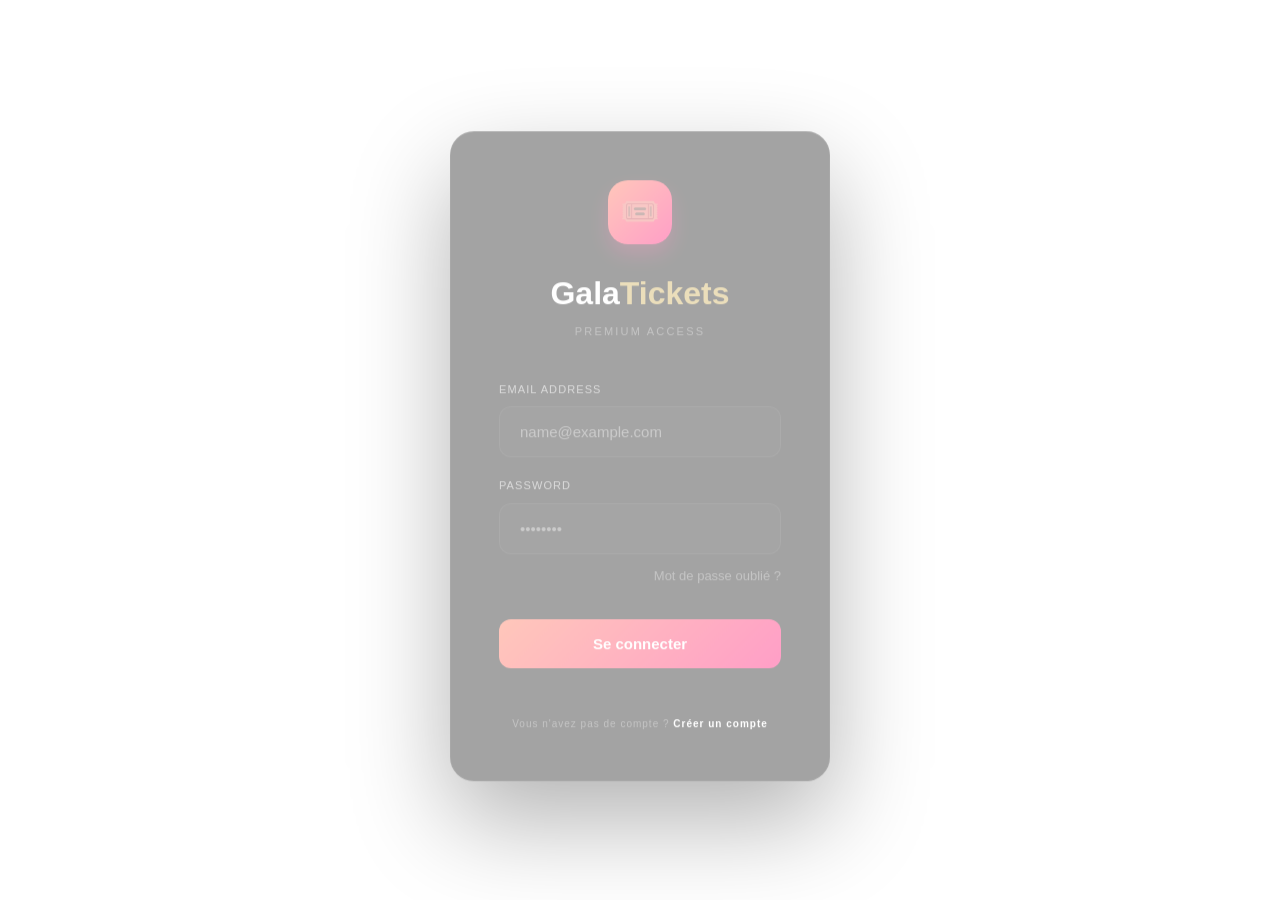
==== commit 911e7870: "fix: distributions sans FK cassee, quotas vers table correcte, edge function via invoke()" ====
--- a/admin.html
+++ b/admin.html
@@ -709,21 +709,28 @@
 
     async function chargerTout() {
       const [t1, t2, t3, t4, t5] = await Promise.all([
-        // Correction de la jointure: "distribue_par" est la clef étrangère
-        sb.from('distributions').select('*, vendeur:profiles!distribue_par(nom,prenom)').order('created_at', { ascending: true }),
+        // distributions sans join auto (FK pointe vers auth.users, pas profiles)
+        sb.from('distributions').select('*').order('created_at', { ascending: true }),
         sb.from('v_stats_par_type_distributions').select('*'),
         sb.from('v_bilan_distributions').select('*'),
         sb.from('profiles').select('*').order('created_at', { ascending: false }),
-        sb.from('retraits_tickets').select('*, vendeur:profiles!vendeur_id(nom,prenom)').order('created_at', { ascending: false }),
+        sb.from('retraits_tickets').select('*').order('created_at', { ascending: false }),
       ]);
-      allDistributions = t1.data || [];
+      allDistributions = (t1.data || []).map(d => {
+        const vendeur = (t4.data || []).find(p => p.id === d.distribue_par);
+        return { ...d, vendeur };
+      });
       statsType = t2.data || [];
       bilanVendeurs = t3.data || [];
       allProfiles = t4.data || [];
-      allRetraits = t5.data || [];
-
-      const { data: q } = await sb.from('quotas_vendeurs').select('*');
-      if (q) q.forEach(r => quotasData[r.type_ticket] = r);
+      allRetraits = (t5.data || []).map(r => {
+        const vendeur = allProfiles.find(p => p.id === r.vendeur_id);
+        return { ...r, vendeur };
+      });
+
+      // Utiliser la table quotas (qui a les données) — colonne "type" pas "type_ticket"
+      const { data: q } = await sb.from('quotas').select('*');
+      if (q) q.forEach(r => quotasData[r.type] = r);
 
       renderDashboard(); renderTickets(); renderPlacement();
       renderRetraits(); renderVendeurs(); renderQuotas();
@@ -1109,19 +1116,11 @@
 
         // 2. Si mot de passe renseigné, le changer via Edge Function
         if (pass) {
-          const { data: { session } } = await sb.auth.getSession();
-          const resp = await fetch('https://sykmncqdrmmoavixuxfw.supabase.co/functions/v1/update-user-password', {
-            method: 'POST',
-            headers: {
-              'Content-Type': 'application/json',
-              'Authorization': 'Bearer ' + session.access_token
-            },
-            body: JSON.stringify({ userId: currentEditProfilId, newPassword: pass })
+          // Utiliser sb.functions.invoke qui gère l'auth automatiquement
+          const { data: fnData, error: fnError } = await sb.functions.invoke('update-user-password', {
+            body: { userId: currentEditProfilId, newPassword: pass }
           });
-          if (!resp.ok) {
-            const err = await resp.json();
-            throw new Error(err.error || 'Erreur changement mdp');
-          }
+          if (fnError) throw new Error(fnError.message || 'Erreur changement mdp');
         }
 
         showToast('✅ Profil mis à jour !', 'success');
@@ -1276,7 +1275,8 @@
       const type = currentEditQuotaType;
       const val = parseInt(document.getElementById('input-edit-quota').value);
       if (isNaN(val) || val < 0) { showToast('⚠️ Valeur invalide.', 'error'); return; }
-      const { error } = await sb.from('quotas_vendeurs').update({ max_tickets: val, updated_at: new Date().toISOString() }).eq('type_ticket', type);
+      // Utiliser la table `quotas` (colonne `type`) car c'est elle qui a les données
+      const { error } = await sb.from('quotas').update({ max_tickets: val, updated_at: new Date().toISOString() }).eq('type', type);
       if (error) { showToast('❌ Erreur: ' + error.message, 'error'); return; }
       showToast(`✅ Quota ${LABEL[type] || type} mis à jour → ${val} places !`, 'success');
       fermerModal('modal-edit-quota');
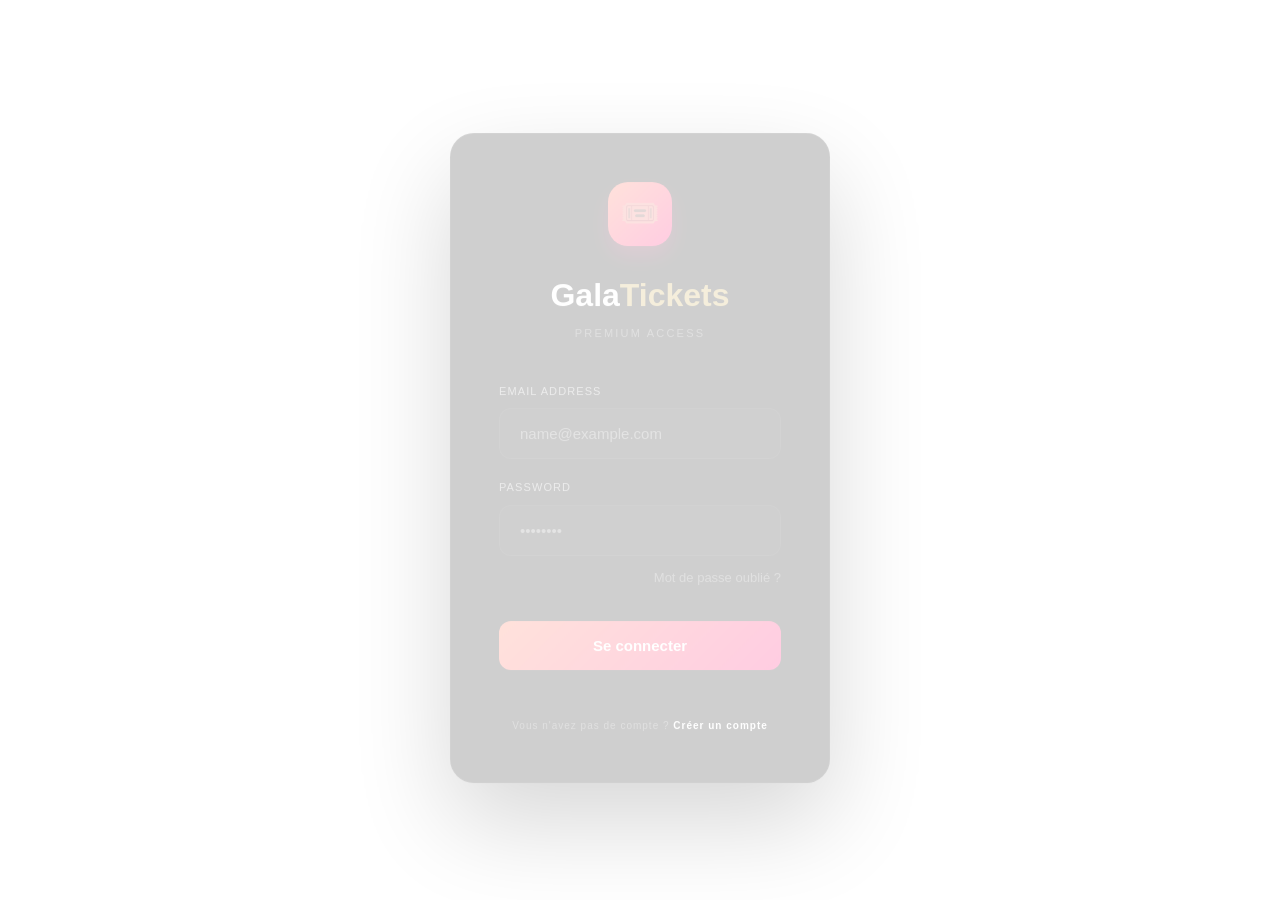
==== commit 40d1139d: "fix: sidebar auto-fermeture mobile, onglet Exports dans nav, clavier mobile padding, scroll-top show" ====
--- a/admin.html
+++ b/admin.html
@@ -3,7 +3,7 @@
 
 <head>
   <meta charset="UTF-8">
-  <meta name="viewport" content="width=device-width, initial-scale=1.0">
+  <meta name="viewport" content="width=device-width, initial-scale=1.0, interactive-widget=resizes-content">
   <title>GalaTickets — Admin</title>
   <link rel="preconnect" href="https://fonts.googleapis.com">
   <link rel="preconnect" href="https://fonts.gstatic.com" crossorigin>
@@ -113,7 +113,12 @@
         <span class="nav-icon" style="opacity: 0.7;">⚙️</span> Quotas
       </button>
     </nav>
-   </button>
+
+    <div class="nav-section-title">Outils</div>
+    <nav class="nav" style="padding: 0 16px 24px;">
+      <button class="nav-item" onclick="showView('exports', this)" style="margin-bottom: 4px;">
+        <span class="nav-icon" style="opacity: 0.7;">📁</span> Exports
+      </button>
     </nav>
 
     <div class="sidebar-bottom" style="padding: 24px 16px;">
@@ -1488,6 +1493,15 @@
       const target = document.getElementById(`view-${name}`);
       if (target) target.classList.add('active');
       if (btn) btn.classList.add('active');
+
+      // Auto-fermer la sidebar sur mobile après clic de section
+      if (window.innerWidth <= 768) {
+        document.body.classList.remove('sidebar-active');
+      }
+
+      // Remonter en haut du contenu
+      const main = document.querySelector('.main-content');
+      if (main) main.scrollTo({ top: 0, behavior: 'smooth' });
     }
     async function logout() { await Auth.logout(); }
 
--- a/css/style.css
+++ b/css/style.css
@@ -673,7 +673,8 @@
 
     .main-content {
         margin-left: 0 !important;
-        padding: 80px 16px 40px !important;
+        padding: 80px 16px 140px !important; /* 140px bottom pour le clavier virtuel */
+        overflow-y: auto;
     }
 
     body.sidebar-active .sidebar {
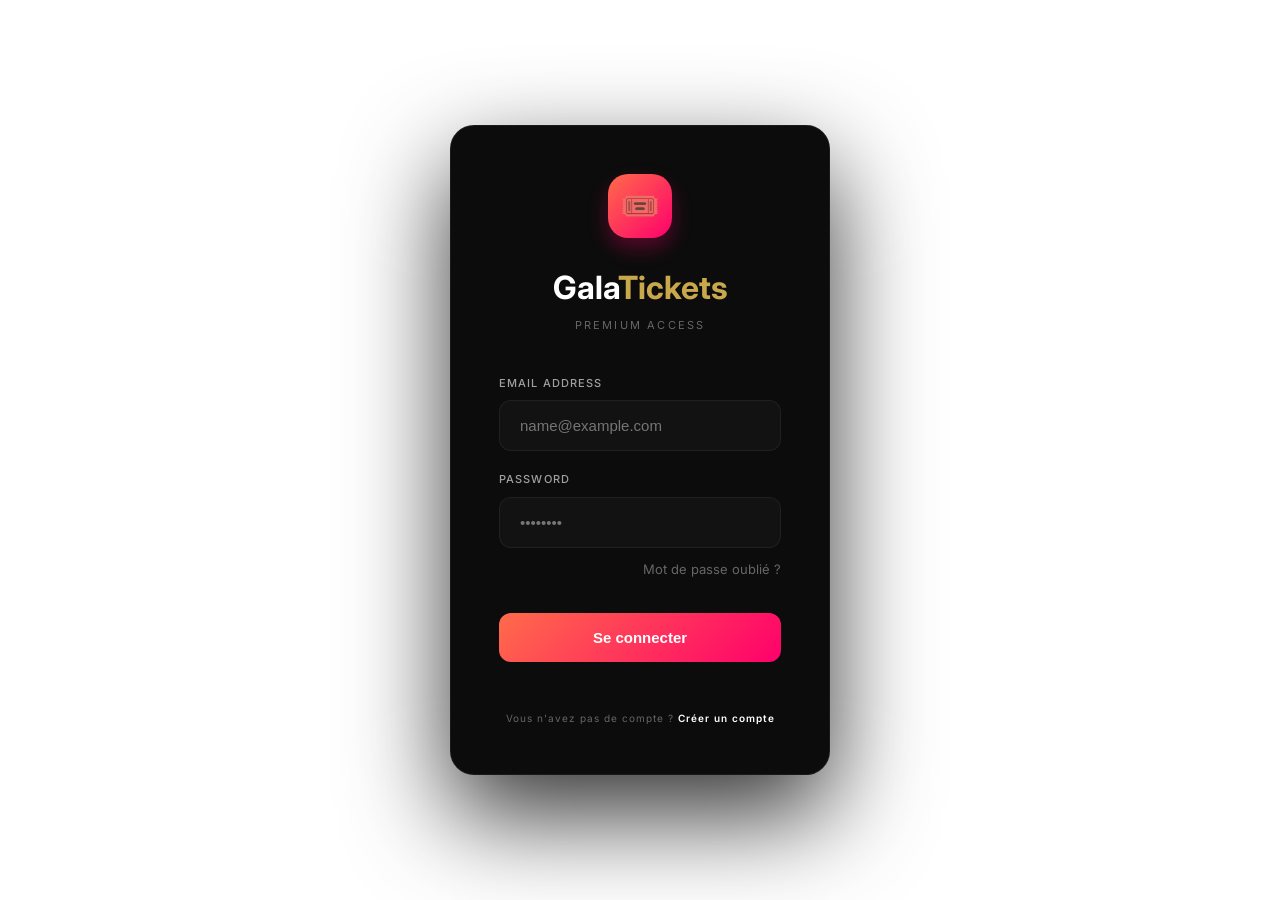
==== commit 9012dc2c: "fix: rls recursion 500, integrate selling form into admin, direction, and tresoriere consoles" ====
--- a/admin.html
+++ b/admin.html
@@ -98,6 +98,9 @@
       </button>
       <button class="nav-item" onclick="showView('placement', this)" style="margin-bottom: 4px;">
         <span class="nav-icon" style="opacity: 0.7;">📍</span> Placement
+      </button>
+      <button class="nav-item" onclick="showView('nouveau', this)" style="margin-bottom: 4px;">
+        <span class="nav-icon" style="opacity: 0.7;">🎟️</span> Vendre Ticket
       </button>
     </nav>
 
@@ -571,6 +574,83 @@
       <div id="modal-ticket-content"></div>
       <div style="display:flex;gap:8px;margin-top:20px">
         <button class="btn btn-outline" onclick="fermerModal('modal-ticket')">Fermer</button>
+      </div>
+    </div>
+
+    <!-- ── NOUVEAU TICKET (Intégré pour Admin) ── -->
+    <div class="view" id="view-nouveau">
+      <div class="page-header" style="margin-bottom: 40px;">
+        <h1 class="page-title">Vente de ticket</h1>
+        <p class="page-sub">Enregistrez un nouvel acheteur (L'Admin peut appliquer des réductions).</p>
+      </div>
+
+      <div class="form-card"
+        style="background: var(--bg-card); border: 1px solid var(--border-gray); border-radius: 24px; padding: 32px;">
+        <div class="form-grid" style="display: grid; grid-template-columns: 1fr 1fr; gap: 24px;">
+          <div class="field-group full" style="grid-column: span 2;">
+            <label class="field-label" style="display: block; font-size: 13px; color: var(--text-muted); margin-bottom: 8px;">Numéro Ticket (Optionnel pour Royal)</label>
+            <input class="field-input" id="nt-numero" placeholder="Ex: G-001, P-042..." style="width:100%; background:var(--bg-card-light); border:1px solid var(--border-gray); color:var(--accent-magenta); padding:12px; border-radius:12px; font-weight:800;">
+          </div>
+          <div class="field-group">
+            <label class="field-label" style="display: block; font-size: 13px; color: var(--text-muted); margin-bottom: 8px;">Prénom *</label>
+            <input class="field-input" id="nt-prenom" style="width:100%; background:var(--bg-card-light); border:1px solid var(--border-gray); color:white; padding:12px; border-radius:12px;">
+          </div>
+          <div class="field-group">
+            <label class="field-label" style="display: block; font-size: 13px; color: var(--text-muted); margin-bottom: 8px;">Nom *</label>
+            <input class="field-input" id="nt-nom" style="width:100%; background:var(--bg-card-light); border:1px solid var(--border-gray); color:white; padding:12px; border-radius:12px;">
+          </div>
+          <div class="field-group">
+            <label class="field-label" style="display: block; font-size: 13px; color: var(--text-muted); margin-bottom: 8px;">WhatsApp *</label>
+            <input class="field-input" id="nt-tel" placeholder="+229 01 XX XX XX" style="width:100%; background:var(--bg-card-light); border:1px solid var(--border-gray); color:white; padding:12px; border-radius:12px;">
+          </div>
+          <div class="field-group">
+            <label class="field-label" style="display: block; font-size: 13px; color: var(--text-muted); margin-bottom: 8px;">Filière</label>
+            <input class="field-input" id="nt-filiere" style="width:100%; background:var(--bg-card-light); border:1px solid var(--border-gray); color:white; padding:12px; border-radius:12px;">
+          </div>
+          <div class="field-group">
+            <label class="field-label" style="display: block; font-size: 13px; color: var(--text-muted); margin-bottom: 8px;">Public *</label>
+            <select class="field-select" id="nt-public" onchange="updateTypes()" style="width:100%; background:var(--bg-card-light); border:1px solid var(--border-gray); color:white; padding:12px; border-radius:12px;">
+              <option value="">-- Choisir --</option>
+              <option value="etudiant">Interne (Étudiants/Staff)</option>
+              <option value="administration">Administration / Invités</option>
+              <option value="externe">Externe</option>
+            </select>
+          </div>
+          <div class="field-group">
+            <label class="field-label" style="display: block; font-size: 13px; color: var(--text-muted); margin-bottom: 8px;">Type *</label>
+            <select class="field-select" id="nt-type" onchange="updatePrix()" style="width:100%; background:var(--bg-card-light); border:1px solid var(--border-gray); color:white; padding:12px; border-radius:12px;">
+              <option value="">-- Choisir --</option>
+            </select>
+          </div>
+          <div class="field-group">
+            <label class="field-label" style="display: block; font-size: 13px; color: var(--accent-amber); margin-bottom: 8px;">Réduction (CFA)</label>
+            <input class="field-input" id="nt-reduction" type="number" placeholder="0" oninput="updatePrixFinal()" style="width:100%; background:var(--bg-card-light); border:1px solid var(--border-gray); color:white; padding:12px; border-radius:12px;">
+          </div>
+          <div class="field-group">
+            <label class="field-label" style="display: block; font-size: 13px; color: var(--accent-amber); margin-bottom: 8px;">Source Réduc.</label>
+            <select class="field-select" id="nt-source-reduc" style="width:100%; background:var(--bg-card-light); border:1px solid var(--border-gray); color:white; padding:12px; border-radius:12px;">
+              <option value="">-- Aucune --</option>
+              <option value="bde">Organisation BDE</option>
+              <option value="administration">Administration</option>
+            </select>
+          </div>
+          <div class="field-group">
+            <label class="field-label" style="display: block; font-size: 13px; color: var(--text-muted); margin-bottom: 8px;">Prix Final</label>
+            <div id="nt-prix" style="font-size: 20px; font-weight: 800; color: var(--accent-blue);">0 F CFA</div>
+          </div>
+          <div class="field-group">
+            <label class="field-label" style="display: block; font-size: 13px; color: var(--text-muted); margin-bottom: 8px;">Versé (Acompte) *</label>
+            <input class="field-input" id="nt-verse" type="number" placeholder="0" oninput="updateReste()" style="width:100%; background:var(--bg-card-light); border:1px solid var(--border-gray); color:white; padding:12px; border-radius:12px;">
+          </div>
+          <div class="field-group full" style="grid-column: span 2; background: rgba(255,255,255,0.03); padding: 20px; border-radius: 16px;">
+            <label class="field-label" style="display: block; font-size: 13px; color: var(--text-muted); margin-bottom: 8px;">Reste à payer</label>
+            <div id="nt-reste" style="font-size: 28px; font-weight: 900; color: var(--accent-amber);">0 F CFA</div>
+          </div>
+        </div>
+        <div style="margin-top: 32px; display: flex; gap: 16px;">
+          <button class="btn" onclick="enregistrerTicketAdmin()" style="flex: 1; background: var(--gold); color: black; font-weight: 800; padding: 14px; border-radius: 12px; border: none; cursor: pointer;">🎟️ Confirmer la vente</button>
+          <button class="btn" onclick="resetFormVente()" style="background: var(--bg-card-light); border: 1px solid var(--border-gray); color: var(--text-muted); padding: 14px; border-radius: 12px; cursor: pointer;">Réinitialiser</button>
+        </div>
       </div>
     </div>
   </div>
@@ -1513,7 +1593,95 @@
     window.showToast = (m, t) => UI.notify(m, t === 'error' ? 'error' : 'success');
     window.exportPlacementExcel = exportPlacementExcel;
     window.exportPlacementPDF = exportPlacementPDF;
-    window.exportBilanExcel = exportBilanExcel;
+    // ── LOGIQUE DE VENTE (Intégré) ──
+    const TICKETS_CONFIG = {
+      etudiant: [ { v: 'gold_int', l: 'Gold Int. (10k)' }, { v: 'plat_int', l: 'Plat. Int. (12k)' }, { v: 'diam_int', l: 'Diam. Int. (15k)' } ],
+      administration: [ { v: 'royal', l: 'Royal (25k)' } ],
+      externe: [ { v: 'gold_ext', l: 'Gold Ext. (15k)' }, { v: 'diam_ext', l: 'Diam. Ext. (20k)' } ]
+    };
+
+    window.updateTypes = function() {
+      const pub = document.getElementById('nt-public').value;
+      const sel = document.getElementById('nt-type');
+      sel.innerHTML = '<option value="">-- Choisir --</option>';
+      if (pub && TICKETS_CONFIG[pub]) {
+        TICKETS_CONFIG[pub].forEach(t => {
+          sel.innerHTML += `<option value="${t.v}">${t.l}</option>`;
+        });
+      }
+      window.updatePrixFinal();
+    };
+
+    window.updatePrixFinal = function() {
+      const pub = document.getElementById('nt-public').value;
+      const type = document.getElementById('nt-type').value;
+      const reduc = parseInt(document.getElementById('nt-reduction').value) || 0;
+      let final = 0;
+      if (pub && type && PRIX[pub]) final = Math.max(0, PRIX[pub][type] - reduc);
+      document.getElementById('nt-prix').textContent = final > 0 ? fmtMoney(final) : '— F CFA';
+      window.updateReste();
+    };
+    window.updatePrix = window.updatePrixFinal;
+
+    window.updateReste = function() {
+      const pub = document.getElementById('nt-public').value;
+      const type = document.getElementById('nt-type').value;
+      const verse = parseInt(document.getElementById('nt-verse').value) || 0;
+      const reduc = parseInt(document.getElementById('nt-reduction').value) || 0;
+      if (pub && type && PRIX[pub]) {
+        const prix_final = Math.max(0, PRIX[pub][type] - reduc);
+        const reste = Math.max(0, prix_final - verse);
+        document.getElementById('nt-reste').textContent = fmtMoney(reste);
+      } else {
+        document.getElementById('nt-reste').textContent = '— F CFA';
+      }
+    };
+
+    async function enregistrerTicketAdmin() {
+      const numero = document.getElementById('nt-numero').value.trim();
+      const prenom = document.getElementById('nt-prenom').value.trim();
+      const nom = document.getElementById('nt-nom').value.trim();
+      const tel = document.getElementById('nt-tel').value.trim();
+      const filiere = document.getElementById('nt-filiere').value.trim();
+      const pub = document.getElementById('nt-public').value;
+      const type = document.getElementById('nt-type').value;
+      const verse = parseInt(document.getElementById('nt-verse').value) || 0;
+      const reduc = parseInt(document.getElementById('nt-reduction').value) || 0;
+      const sourceReduc = document.getElementById('nt-source-reduc').value || null;
+
+      if (!prenom || !nom || !tel || !pub || !type) { showToast('⚠️ Champs obligatoires manquants.', 'error'); return; }
+      if (reduc > 0 && !sourceReduc) { showToast('⚠️ Source de réduction requise.', 'error'); return; }
+      if (type !== 'royal' && !numero) { showToast('⚠️ Numéro de ticket requis.', 'error'); return; }
+
+      try {
+        const distData = {
+           numero_ticket: numero || null, type_ticket: type, acheteur_nom: nom, acheteur_prenom: prenom,
+           acheteur_filiere: filiere, acheteur_whatsapp: tel, prix_unitaire: PRIX[pub][type], 
+           reduction: reduc, source_reduction: reduc > 0 ? sourceReduc : null, montant_paye: verse,
+           distribue_par: currentUser.uid
+        };
+        await API.distribuerTicket(distData);
+        showToast('✅ Ticket enregistré avec succès !', 'success');
+        resetFormVente();
+        await chargerTout();
+      } catch (e) {
+        showToast('❌ Erreur : ' + (e.message || "Erreur lors de l'enregistrement"), 'error');
+      }
+    }
+
+    function resetFormVente() {
+      ['nt-numero', 'nt-prenom', 'nt-nom', 'nt-tel', 'nt-filiere', 'nt-verse', 'nt-reduction'].forEach(id => {
+        const el = document.getElementById(id); if(el) el.value = '';
+      });
+      document.getElementById('nt-public').value = '';
+      document.getElementById('nt-source-reduc').value = '';
+      document.getElementById('nt-type').innerHTML = '<option value="">-- Choisir --</option>';
+      document.getElementById('nt-prix').textContent = '— F CFA';
+      document.getElementById('nt-reste').textContent = '— F CFA';
+    }
+
+    window.enregistrerTicketAdmin = enregistrerTicketAdmin;
+    window.resetFormVente = resetFormVente;
     window.exportBilanPDF = exportBilanPDF;
     window.exportStatsExcel = exportStatsExcel;
     window.exportStatsPDF = exportStatsPDF;
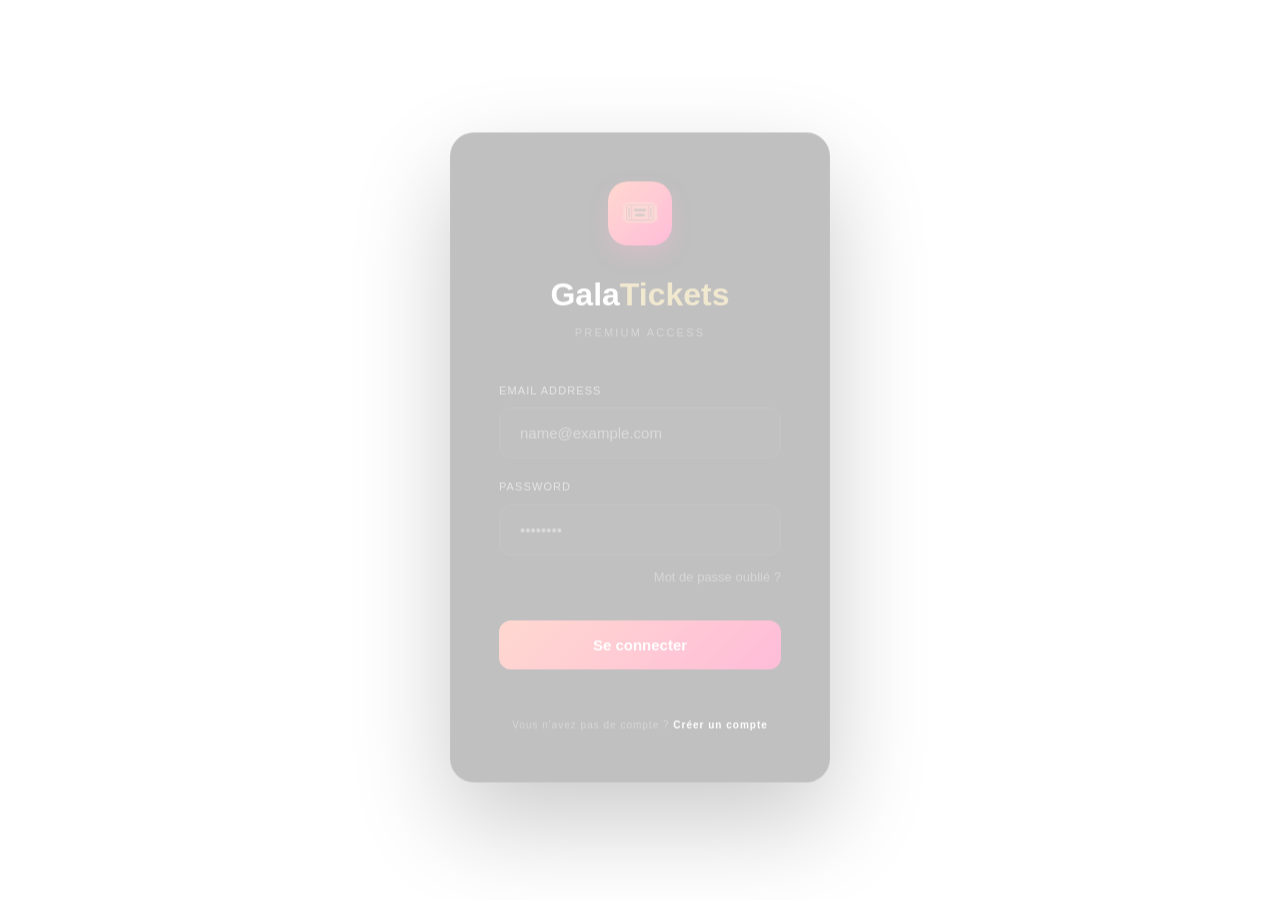
==== commit d8f70534: "Fix Admin fixes: Password (401), Sale view nesting, Pricing structure, and User badge" ====
--- a/admin.html
+++ b/admin.html
@@ -85,7 +85,7 @@
         JE</div>
       <div class="user-info">
         <div class="user-name" id="userName" style="font-size: 13px; font-weight: 700; color: white;">Joshua EDOH</div>
-        <div class="user-badge">SUPER ADMIN</div>
+        <div class="user-badge" id="userBadge">ADMIN</div>
       </div>
     </div>
     <div class="nav-section-title">Principal</div>
@@ -653,7 +653,6 @@
         </div>
       </div>
     </div>
-  </div>
 
   <!-- MODAL EDIT ROLE -->
   <div class="modal" id="modal-edit-role">
@@ -764,7 +763,11 @@
     window.UI = UI;
     const sb = supabase;
 
-    const PRIX = { gold_int: 10000, plat_int: 12000, diam_int: 15000, gold_ext: 15000, diam_ext: 20000, royal: 25000 };
+    const PRIX = {
+      etudiant: { gold_int: 10000, plat_int: 12000, diam_int: 15000 },
+      administration: { royal: 25000 },
+      externe: { gold_ext: 15000, diam_ext: 20000 }
+    };
     const LABEL = { gold_int: 'Gold Int.', plat_int: 'Plat. Int.', diam_int: 'Diam. Int.', gold_ext: 'Gold Ext.', diam_ext: 'Diam. Ext.', royal: 'Royal' };
     const BADGE = { gold_int: 'bg-gold', plat_int: 'bg-plat', diam_int: 'bg-diam', gold_ext: 'bg-gold', diam_ext: 'bg-diam', royal: 'bg-royal' };
     const COLORS = { gold_int: '#e8c97a', plat_int: '#b0c4de', diam_int: '#7dd8f8', gold_ext: '#e8c97a', diam_ext: '#7dd8f8', royal: '#d4a0f0' };
@@ -788,6 +791,7 @@
       currentUser = { ...profile, uid: session.user.id };
       document.getElementById('userInitials').textContent = (profile.prenom[0] + profile.nom[0]).toUpperCase();
       document.getElementById('userName').textContent = profile.prenom + ' ' + profile.nom;
+      document.getElementById('userBadge').textContent = profile.role.toUpperCase();
       document.getElementById('date-label').textContent = new Date().toLocaleDateString('fr-FR', { weekday: 'long', day: 'numeric', month: 'long', year: 'numeric' });
       await chargerTout();
     });
@@ -1201,9 +1205,14 @@
 
         // 2. Si mot de passe renseigné, le changer via Edge Function
         if (pass) {
-          // Utiliser sb.functions.invoke qui gère l'auth automatiquement
+          const { data: { session } } = await sb.auth.getSession();
+          if (!session) throw new Error("Session invalide. Veuillez vous reconnecter.");
+          
           const { data: fnData, error: fnError } = await sb.functions.invoke('update-user-password', {
-            body: { userId: currentEditProfilId, newPassword: pass }
+            body: { userId: currentEditProfilId, newPassword: pass },
+            headers: {
+              Authorization: `Bearer ${session.access_token}`
+            }
           });
           if (fnError) throw new Error(fnError.message || 'Erreur changement mdp');
         }
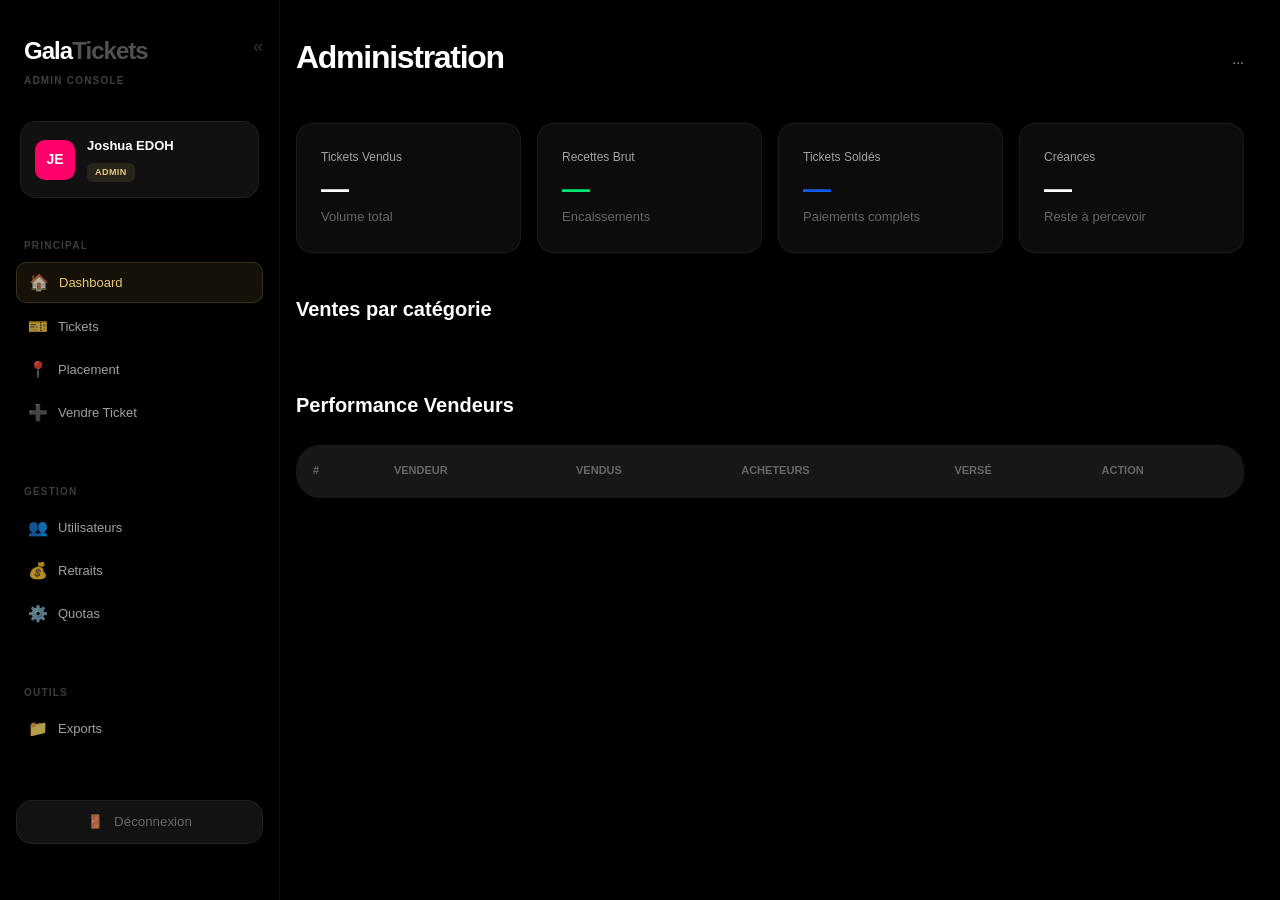
==== commit 34d33c92: "fix(admin): secure user rendering, add comite role option, remove deprecated app.js files" ====
--- a/admin.html
+++ b/admin.html
@@ -100,7 +100,7 @@
         <span class="nav-icon" style="opacity: 0.7;">📍</span> Placement
       </button>
       <button class="nav-item" onclick="showView('nouveau', this)" style="margin-bottom: 4px;">
-        <span class="nav-icon" style="opacity: 0.7;">🎟️</span> Vendre Ticket
+        <span class="nav-icon" style="opacity: 0.7;">➕</span> Vendre Ticket
       </button>
     </nav>
 
@@ -565,20 +565,8 @@
       </div>
     </div>
 
-  </main>
-
-  <!-- MODAL FICHE TICKET -->
-  <div class="modal" id="modal-ticket">
-    <div class="modal-content">
-      <div class="modal-title">🎟️ Fiche ticket</div>
-      <div id="modal-ticket-content"></div>
-      <div style="display:flex;gap:8px;margin-top:20px">
-        <button class="btn btn-outline" onclick="fermerModal('modal-ticket')">Fermer</button>
-      </div>
-    </div>
-
     <!-- ── NOUVEAU TICKET (Intégré pour Admin) ── -->
-    <div class="view" id="view-nouveau">
+    <div class="view" id="view-nouveau" style="padding: 40px; padding-top: 100px;">
       <div class="page-header" style="margin-bottom: 40px;">
         <h1 class="page-title">Vente de ticket</h1>
         <p class="page-sub">Enregistrez un nouvel acheteur (L'Admin peut appliquer des réductions).</p>
@@ -653,6 +641,18 @@
         </div>
       </div>
     </div>
+  </main>
+
+  <!-- MODAL FICHE TICKET -->
+  <div class="modal" id="modal-ticket">
+    <div class="modal-content">
+      <div class="modal-title">🎟️ Fiche ticket</div>
+      <div id="modal-ticket-content"></div>
+      <div style="display:flex;gap:8px;margin-top:20px">
+        <button class="btn btn-outline" onclick="fermerModal('modal-ticket')">Fermer</button>
+      </div>
+    </div>
+  </div>
 
   <!-- MODAL EDIT ROLE -->
   <div class="modal" id="modal-edit-role">
@@ -664,6 +664,7 @@
             <option value="admin">Admin</option>
             <option value="tresoriere">Trésorière</option>
             <option value="vendeur">Vendeur</option>
+            <option value="comite">Comité</option>
             <option value="direction">Direction</option>
             <option value="observateur">Observateur</option>
         </select>
@@ -756,6 +757,10 @@
 
   <script type="module">
     import { supabase, Auth, UI } from './js/auth.js';
+    import API from './js/api.js';
+
+    window.API = API;
+    window.Auth = Auth;
 
     // Sauvegarder createClient avant d'écraser window.supabase avec le client
     const { createClient } = window.supabase;
@@ -1118,7 +1123,9 @@
     function renderVendeurs() {
       const grid = document.getElementById('tbody-vendeurs');
       grid.innerHTML = allProfiles.map(p => {
-        const initials = (p.prenom[0] + p.nom[0]).toUpperCase();
+        const p1 = p.prenom ? p.prenom[0] : '';
+        const p2 = p.nom ? p.nom[0] : '';
+        const initials = (p1 + p2).toUpperCase() || '??';
         const roleColor = p.role === 'admin' ? 'var(--accent-amber)' : p.role === 'tresoriere' ? 'var(--accent-blue)' : 'var(--accent-glow)';
         return `
         <div class="user-card" style="background: var(--bg-card); border: 1px solid var(--border-gray); border-radius: 24px; padding: 24px; display: flex; flex-direction: column; align-items: center; text-align: center; transition: var(--transition);">
@@ -1701,9 +1708,18 @@
     window.creerCompte = creerCompte;
     window.toggleActif = toggleActif;
     window.saveQuota = saveQuota;
+    window.confirmSaveQuota = confirmSaveQuota;
     window.trierTickets = trierTickets;
     window.trierPlacement = trierPlacement;
     window.editerRole = editerRole;
+    window.saveEditerRole = saveEditerRole;
+    window.editerProfil = editerProfil;
+    window.sauverProfil = sauverProfil;
+    window.updateTypes = updateTypes;
+    window.updatePrixFinal = updatePrixFinal;
+    window.updatePrix = updatePrix;
+    window.updateReste = updateReste;
+    window.logout = () => Auth.logout();
 
   </script>
 </body>
